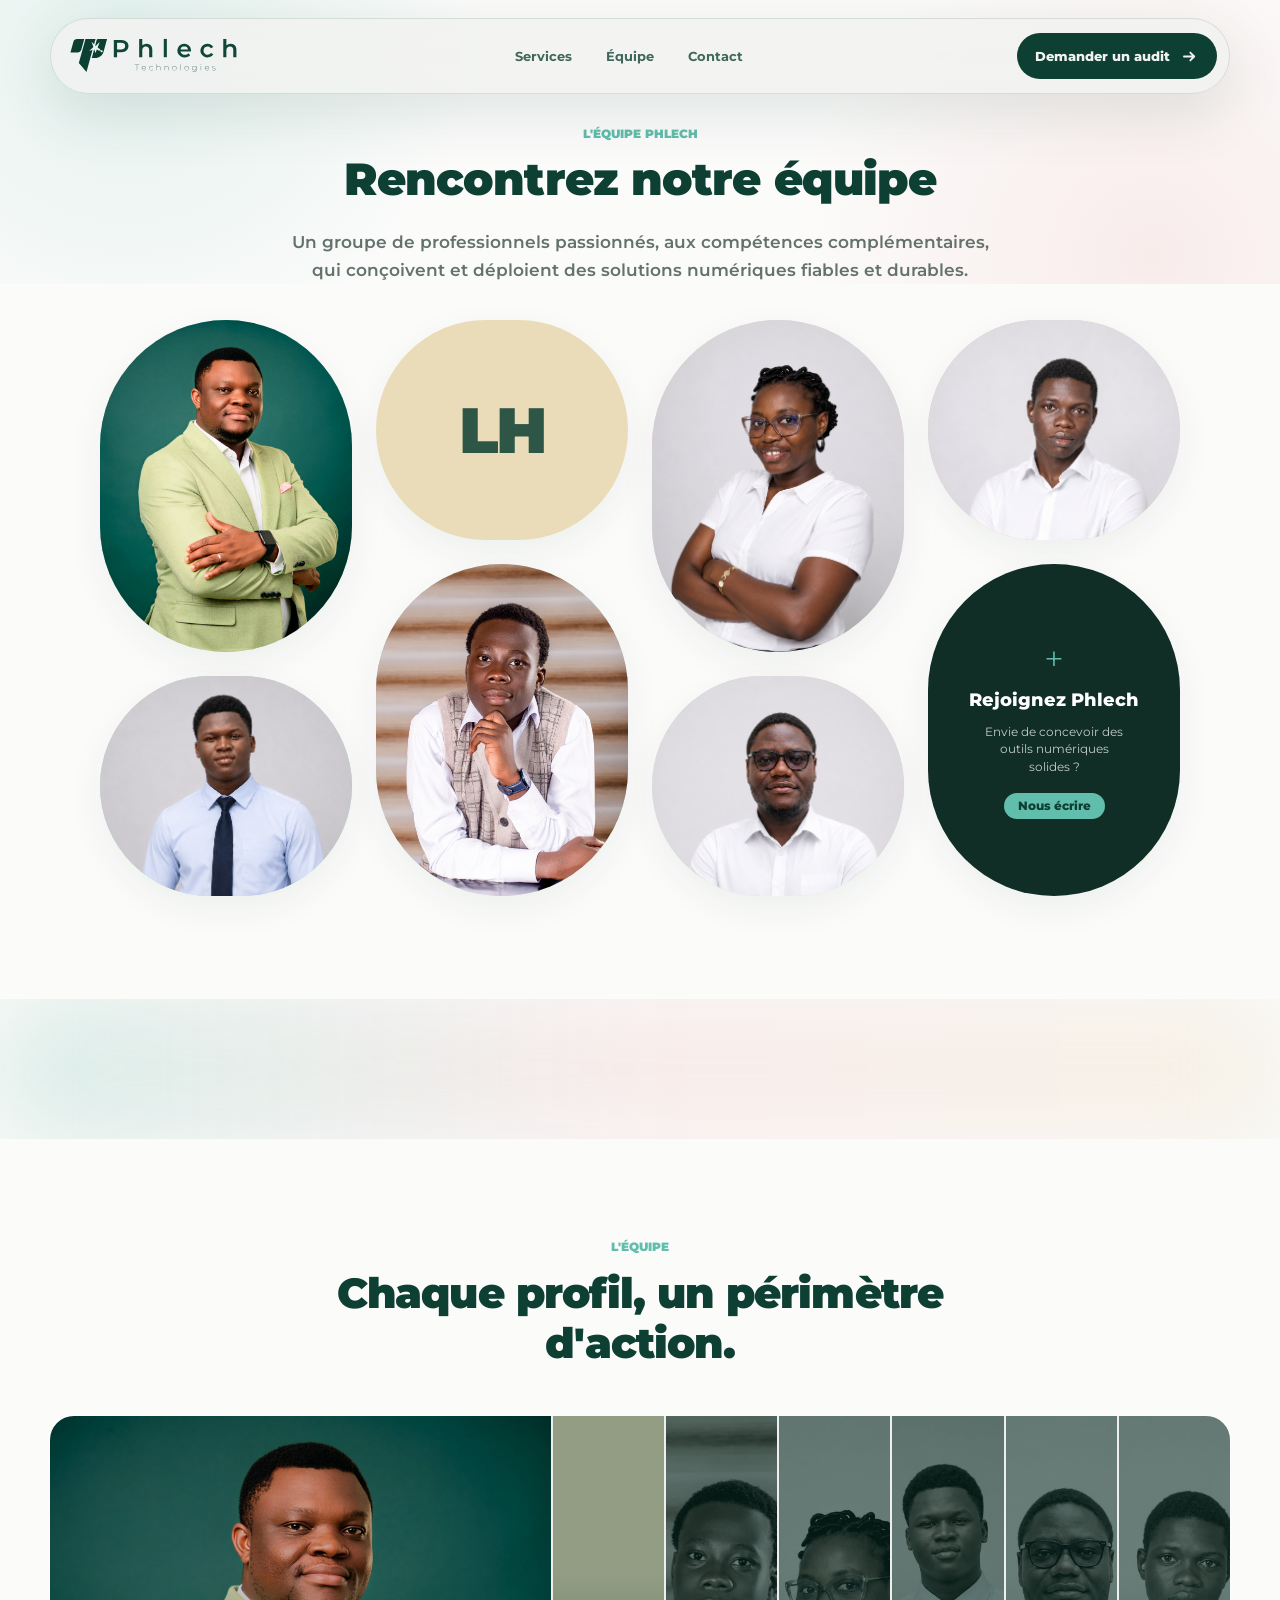
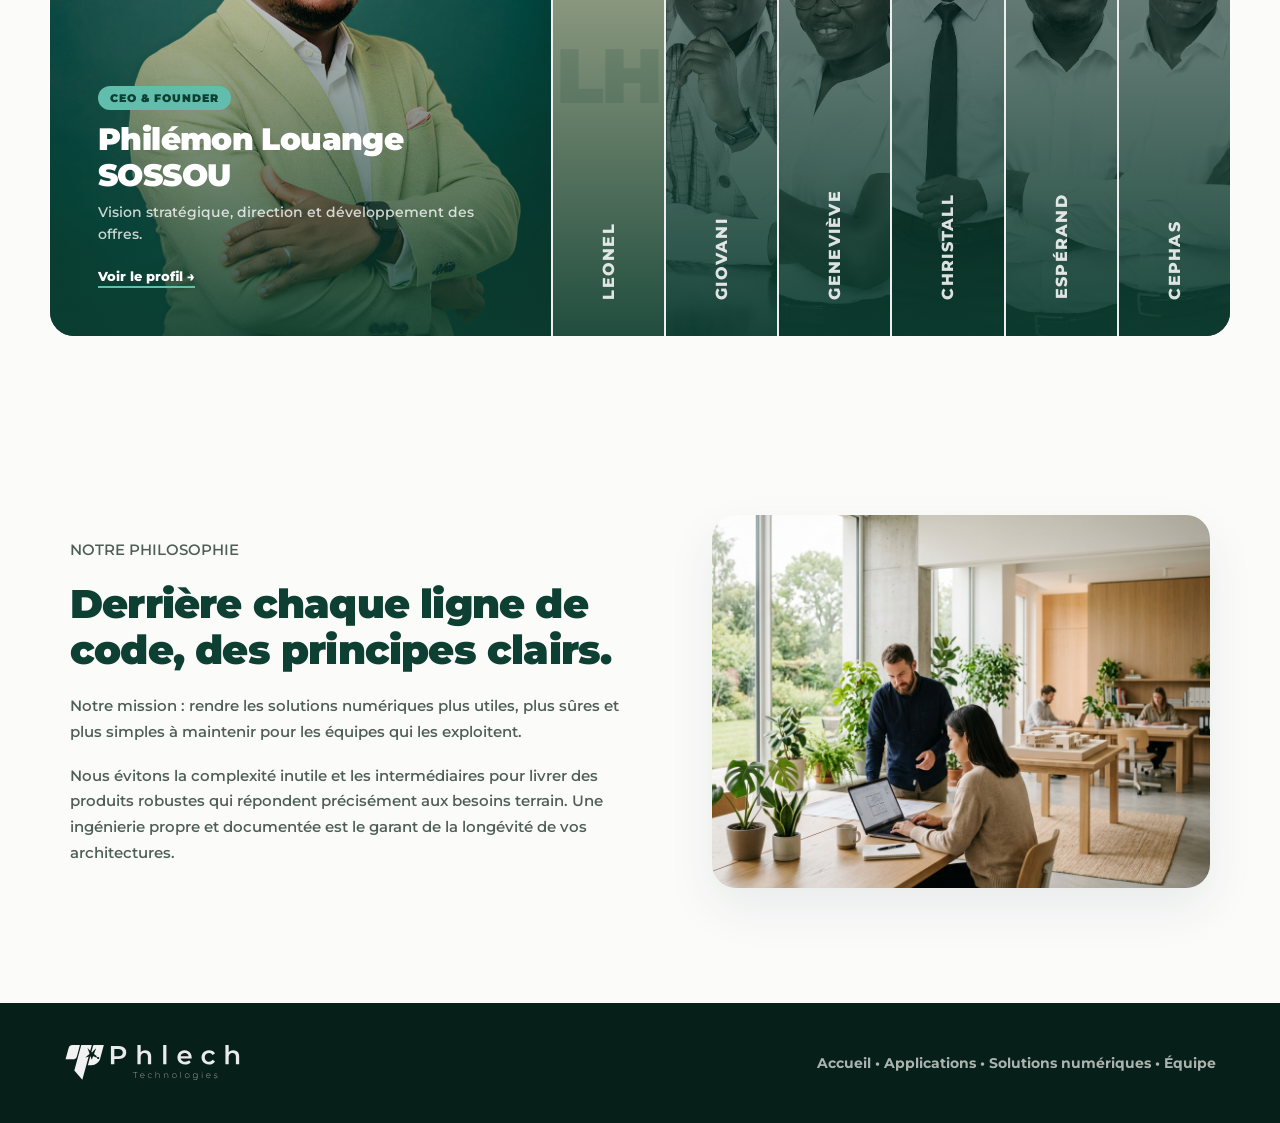
==== equipe.html @ e7ac0cd3 "Initial commit: Phlech website with Netlify config" ====
<!DOCTYPE html>
<html lang="fr">
  <head>
    <meta charset="UTF-8" />
    <meta name="viewport" content="width=device-width, initial-scale=1.0" />
    <meta
      name="description"
      content="Découvrez l'équipe Phlech, agence de développement de solutions numériques, cybersécurité, IA et infrastructure locale."
    />
    <title>Équipe Phlech | Agence de solutions numériques</title>
    <link rel="preconnect" href="https://fonts.googleapis.com" />
    <link rel="preconnect" href="https://fonts.gstatic.com" crossorigin />
    <link
      href="https://fonts.googleapis.com/css2?family=Montserrat:wght@400;500;600;700;800;900&display=swap"
      rel="stylesheet"
    />
    <link rel="stylesheet" href="styles.css" />
  </head>
  <body>
    <div class="site-shell">
      <header class="site-header" data-header>
        <a class="brand" href="index.html" aria-label="Phlech">
          <img src="assets/logo-horizontal-dark.svg" alt="Phlech" />
        </a>
        <nav class="main-nav" aria-label="Navigation principale">
          <a href="index.html#services">Services</a>
          <a href="equipe.html">Équipe</a>
          <a href="index.html#contact">Contact</a>
        </nav>
        <a class="header-cta" href="index.html#contact">
          <span>Demander un audit</span>
          <svg aria-hidden="true" viewBox="0 0 24 24">
            <path d="M5 12h13m-5-5 5 5-5 5" />
          </svg>
        </a>
      </header>

      <main>
        <section class="team-hero">
          <div class="team-hero-inner">
            <p class="eyebrow">L'équipe Phlech</p>
            <h1>Rencontrez notre équipe</h1>
            <p>
              Un groupe de professionnels passionnés, aux compétences complémentaires, qui conçoivent et déploient des solutions numériques fiables et durables.
            </p>
          </div>
        </section>

        <section class="team-collage-section">
          <div class="collage-container">
            <div class="collage-grid">
              <!-- Colonne 1 -->
              <div class="collage-column">
                <!-- Philémon (Tall) -->
                <a href="philemon-louange-sossou.html" class="collage-capsule bg-sage" id="capsule-philemon">
                  <img src="louange-sossou.jpeg" alt="Philémon Louange SOSSOU" />
                  <div class="collage-caption">
                    <h3>Philémon Louange S.</h3>
                    <p>CEO & Founder</p>
                  </div>
                </a>
                <!-- Christall (Short) -->
                <a href="christall-cossou.html" class="collage-capsule bg-mint" id="capsule-christall">
                  <img src="cossou.png" alt="Christall COSSOU" />
                  <div class="collage-caption">
                    <h3>Christall Cossou</h3>
                    <p>Product &amp; UX</p>
                  </div>
                </a>
              </div>

              <!-- Colonne 2 -->
              <div class="collage-column">
                <!-- Leonel (Short) -->
                <a href="leonel.html" class="collage-capsule bg-gold initials-capsule" id="capsule-leonel">
                  <div class="collage-initials">LH</div>
                  <div class="collage-caption">
                    <h3>Leonel Houegbonou</h3>
                    <p>CTO</p>
                  </div>
                </a>
                <!-- Giovani (Tall) -->
                <a href="giovani-gbodo.html" class="collage-capsule bg-blue">
                  <img src="giovani-gbodo.jpg" alt="Giovani GBODO" />
                  <div class="collage-caption">
                    <h3>Giovani Gbodo</h3>
                    <p>Product Engineer</p>
                  </div>
                </a>
              </div>

              <!-- Colonne 3 -->
              <div class="collage-column">
                <!-- Geneviève (Tall) -->
                <a href="genevieve-lidehou.html" class="collage-capsule bg-rose">
                  <img src="genevieve.png" alt="Geneviève LIDEHOU" />
                  <div class="collage-caption">
                    <h3>Geneviève Lidehou</h3>
                    <p>Cheffe projet & Fullstack</p>
                  </div>
                </a>
                <!-- Espérand (Short) -->
                <a href="esperand-ahonoukoun.html" class="collage-capsule bg-sand">
                  <img src="esperand.png" alt="Espérand AHONOUKOUN" />
                  <div class="collage-caption">
                    <h3>Espérand A.</h3>
                    <p>Développeur</p>
                  </div>
                </a>
              </div>

              <!-- Colonne 4 -->
              <div class="collage-column">
                <!-- Cephas (Short) -->
                <a href="cephas-hessou.html" class="collage-capsule bg-terracotta">
                  <img src="cephas.png" alt="Cephas HESSOU" />
                  <div class="collage-caption">
                    <h3>Cephas Hessou</h3>
                    <p>Développeur</p>
                  </div>
                </a>
                <!-- Rejoignez-nous (Tall) -->
                <a href="index.html#contact" class="collage-capsule join-capsule">
                  <div class="join-content">
                    <span class="join-icon">+</span>
                    <h3>Rejoignez Phlech</h3>
                    <p>Envie de concevoir des outils numériques solides ?</p>
                    <span class="join-btn">Nous écrire</span>
                  </div>
                </a>
              </div>
            </div>
          </div>
        </section>

        <div class="gradient-divider">
          <div class="divider-blur"></div>
        </div>

        <section class="team-accordion-section" id="equipe">
          <div class="accordion-header">
            <p class="eyebrow">L'équipe</p>
            <h2>Chaque profil, un périmètre d'action.</h2>
          </div>
          <div class="team-accordion" id="teamAccordion">

            <a class="accordion-item active" href="philemon-louange-sossou.html" data-index="0">
              <div class="accordion-bg">
                <img src="louange-sossou.jpeg" alt="Philémon Louange SOSSOU" />
              </div>
              <div class="accordion-strip">
                <span class="accordion-strip-label">Philémon</span>
              </div>
              <div class="accordion-info">
                <span class="accordion-role">CEO &amp; Founder</span>
                <h3>Philémon Louange SOSSOU</h3>
                <p>Vision stratégique, direction et développement des offres.</p>
                <span class="accordion-cta">Voir le profil →</span>
              </div>
            </a>

            <a class="accordion-item" href="leonel.html" data-index="1">
              <div class="accordion-bg accordion-bg-initials" style="background: var(--bg-gold);">
                <span class="accordion-initials">LH</span>
              </div>
              <div class="accordion-strip">
                <span class="accordion-strip-label">Leonel</span>
              </div>
              <div class="accordion-info">
                <span class="accordion-role">CTO</span>
                <h3>Leonel HOUEGBONOU</h3>
                <p>Architecture technique, stack et qualité du code livré.</p>
                <span class="accordion-cta">Voir le profil →</span>
              </div>
            </a>

            <a class="accordion-item" href="giovani-gbodo.html" data-index="2">
              <div class="accordion-bg">
                <img src="giovani-gbodo.jpg" alt="Giovani GBODO" />
              </div>
              <div class="accordion-strip">
                <span class="accordion-strip-label">Giovani</span>
              </div>
              <div class="accordion-info">
                <span class="accordion-role">Product Engineer</span>
                <h3>Giovani GBODO</h3>
                <p>Fullstack, conception de produits et IA appliquée.</p>
                <span class="accordion-cta">Voir le profil →</span>
              </div>
            </a>

            <a class="accordion-item" href="genevieve-lidehou.html" data-index="3">
              <div class="accordion-bg">
                <img src="genevieve.png" alt="Geneviève LIDEHOU" />
              </div>
              <div class="accordion-strip">
                <span class="accordion-strip-label">Geneviève</span>
              </div>
              <div class="accordion-info">
                <span class="accordion-role">Cheffe projet &amp; Fullstack</span>
                <h3>Geneviève LIDEHOU</h3>
                <p>Pilotage, coordination et développement applicatif.</p>
                <span class="accordion-cta">Voir le profil →</span>
              </div>
            </a>

            <a class="accordion-item" href="christall-cossou.html" data-index="4">
              <div class="accordion-bg">
                <img src="cossou.png" alt="Christall COSSOU" />
              </div>
              <div class="accordion-strip">
                <span class="accordion-strip-label">Christall</span>
              </div>
              <div class="accordion-info">
                <span class="accordion-role">Product &amp; UX</span>
                <h3>Christall COSSOU</h3>
                <p>Expérience utilisateur, parcours et clarté produit.</p>
                <span class="accordion-cta">Voir le profil →</span>
              </div>
            </a>

            <a class="accordion-item" href="esperand-ahonoukoun.html" data-index="5">
              <div class="accordion-bg">
                <img src="esperand.png" alt="Espérand AHONOUKOUN" />
              </div>
              <div class="accordion-strip">
                <span class="accordion-strip-label">Espérand</span>
              </div>
              <div class="accordion-info">
                <span class="accordion-role">Développeur</span>
                <h3>Espérand AHONOUKOUN</h3>
                <p>Développement, intégration et stabilité des livrables.</p>
                <span class="accordion-cta">Voir le profil →</span>
              </div>
            </a>

            <a class="accordion-item" href="cephas-hessou.html" data-index="6">
              <div class="accordion-bg">
                <img src="cephas.png" alt="Cephas HESSOU" />
              </div>
              <div class="accordion-strip">
                <span class="accordion-strip-label">Cephas</span>
              </div>
              <div class="accordion-info">
                <span class="accordion-role">Développeur</span>
                <h3>Cephas HESSOU</h3>
                <p>Développement, maintenance et suivi d'évolution.</p>
                <span class="accordion-cta">Voir le profil →</span>
              </div>
            </a>

          </div>
        </section>

        <section class="team-philosophy-section">
          <div class="philosophy-container">
            <div class="philosophy-split">
              <div class="philosophy-content">
                <p class="eyebrow">Notre philosophie</p>
                <h2>Derrière chaque ligne de code, des principes clairs.</h2>
                <p>
                  Notre mission : rendre les solutions numériques plus utiles, plus sûres et plus simples à maintenir pour les équipes qui les exploitent.
                </p>
                <p>
                  Nous évitons la complexité inutile et les intermédiaires pour livrer des produits robustes qui répondent précisément aux besoins terrain. Une ingénierie propre et documentée est le garant de la longévité de vos architectures.
                </p>
              </div>
              <div class="philosophy-image">
                <img src="assets/phlech-workspace.png" alt="Espace de travail de l'agence Phlech" />
              </div>
            </div>
          </div>
        </section>
      </main>

      <footer class="site-footer">
        <img src="assets/logo-horizontal-light.svg" alt="Phlech" />
        <span><a href="index.html">Accueil</a> • Applications • Solutions numériques • Équipe</span>
      </footer>
    </div>

    <script src="script.js"></script>
  </body>
</html>
---- styles.css ----
:root {
  --green-950: #0d3f32;
  --green-700: #198e75;
  --mint-500: #61bdac;
  --rose-200: #f2c9c9;
  --stone-050: #f1f2f0;
  --ink: #101512;
  --muted: #64726c;
  --line: rgba(13, 63, 50, 0.14);
  --shadow: 0 28px 90px rgba(13, 63, 50, 0.16);
  --radius: 8px;
  --header-h: 76px;
}

* {
  box-sizing: border-box;
}

html {
  scroll-behavior: smooth;
}

#services,
#applications,
#serveurs,
#formations,
#equipe,
#contact {
  scroll-margin-top: 112px;
}

body {
  margin: 0;
  font-family: "Montserrat", Arial, sans-serif;
  color: var(--green-950);
  background: var(--stone-050);
  letter-spacing: 0;
}

body::before {
  content: "";
  position: fixed;
  inset: 0;
  z-index: -1;
  pointer-events: none;
  background:
    linear-gradient(90deg, rgba(13, 63, 50, 0.055) 1px, transparent 1px),
    linear-gradient(0deg, rgba(13, 63, 50, 0.045) 1px, transparent 1px);
  background-size: 64px 64px;
  mask-image: linear-gradient(to bottom, #000, transparent 70%);
}

a {
  color: inherit;
  text-decoration: none;
}

img,
svg {
  display: block;
}

button,
input,
textarea,
select {
  font: inherit;
}

.site-shell {
  min-height: 100vh;
  overflow: clip;
}

.site-header {
  position: fixed;
  top: 18px;
  left: 50%;
  z-index: 20;
  display: grid;
  grid-template-columns: auto 1fr auto;
  align-items: center;
  width: min(1180px, calc(100% - 28px));
  min-height: var(--header-h);
  padding: 10px 12px 10px 18px;
  border: 1px solid rgba(13, 63, 50, 0.12);
  border-radius: 999px;
  background: rgba(241, 242, 240, 0.82);
  backdrop-filter: blur(18px);
  box-shadow: 0 18px 60px rgba(13, 63, 50, 0.12);
  transform: translateX(-50%);
  transition: transform 240ms ease, background 240ms ease;
}

.site-header.is-compact {
  background: rgba(241, 242, 240, 0.94);
  transform: translateX(-50%) translateY(-5px);
}

.brand {
  display: flex;
  align-items: center;
  width: 172px;
  height: 48px;
  overflow: hidden;
}

.brand img {
  width: 100%;
  height: auto;
}

.main-nav {
  display: flex;
  justify-content: center;
  gap: clamp(16px, 3vw, 34px);
  color: rgba(13, 63, 50, 0.78);
  font-size: 0.84rem;
  font-weight: 700;
}

.main-nav a {
  position: relative;
  padding: 10px 0;
}

.main-nav a::after {
  content: "";
  position: absolute;
  right: 0;
  bottom: 4px;
  left: 0;
  height: 2px;
  background: var(--green-700);
  transform: scaleX(0);
  transform-origin: right;
  transition: transform 200ms ease;
}

.main-nav a:hover::after {
  transform: scaleX(1);
  transform-origin: left;
}

.header-cta,
.button {
  display: inline-flex;
  align-items: center;
  justify-content: center;
  gap: 10px;
  min-height: 46px;
  border-radius: 999px;
  font-size: 0.84rem;
  font-weight: 800;
  white-space: nowrap;
}

.header-cta {
  justify-self: end;
  padding: 0 18px;
  color: var(--stone-050);
  background: var(--green-950);
}

.header-cta svg,
.button svg,
.service-row a svg {
  width: 19px;
  height: 19px;
  fill: none;
  stroke: currentColor;
  stroke-width: 2.3;
  stroke-linecap: round;
  stroke-linejoin: round;
}

.section-band {
  position: relative;
  padding-inline: clamp(18px, 5vw, 72px);
}

/* ============================================================
   HERO PAGE D'ACCUEIL — Design editorial sombre + offres
   ============================================================ */
.hero {
  position: relative;
  overflow: hidden;
  min-height: 100vh;
  display: flex;
  flex-direction: column;
  justify-content: center;
  padding-top: 130px;
  padding-bottom: 0;
  background: var(--green-950);
  color: #fff;
}

/* Fond dégradé animé en mesh */
.hero::before {
  content: '';
  position: absolute;
  inset: 0;
  z-index: 0;
  background:
    radial-gradient(ellipse 70% 60% at 15% 20%, rgba(97, 189, 172, 0.22) 0%, transparent 60%),
    radial-gradient(ellipse 60% 50% at 85% 80%, rgba(242, 201, 201, 0.14) 0%, transparent 60%),
    radial-gradient(ellipse 50% 40% at 60% 10%, rgba(97, 189, 172, 0.1) 0%, transparent 55%);
  animation: heroMeshDrift 14s ease-in-out infinite alternate;
  pointer-events: none;
}

/* Grille subtile */
.hero::after {
  content: '';
  position: absolute;
  inset: 0;
  z-index: 0;
  background-image:
    linear-gradient(rgba(255,255,255,0.028) 1px, transparent 1px),
    linear-gradient(90deg, rgba(255,255,255,0.028) 1px, transparent 1px);
  background-size: 60px 60px;
  pointer-events: none;
}

@keyframes heroMeshDrift {
  0%   { opacity: 1; background-position: 0% 0%; }
  50%  { opacity: 0.75; }
  100% { opacity: 1; background-position: 5% 3%; }
}

/* Conteneur intérieur */
.hero-inner {
  position: relative;
  z-index: 1;
  width: min(1180px, calc(100% - 40px));
  margin: 0 auto;
  padding-bottom: clamp(60px, 8vw, 100px);
}

/* Bloc titre */
.hero-head {
  max-width: 820px;
  margin-bottom: clamp(52px, 7vw, 90px);
}

.hero-badge {
  display: inline-flex;
  align-items: center;
  gap: 8px;
  padding: 6px 14px;
  border: 1px solid rgba(97, 189, 172, 0.35);
  border-radius: 99px;
  color: var(--mint-500);
  font-size: 0.73rem;
  font-weight: 800;
  letter-spacing: 0.06em;
  text-transform: uppercase;
  margin-bottom: 28px;
}

.hero-badge::before {
  content: '';
  width: 6px;
  height: 6px;
  border-radius: 50%;
  background: var(--mint-500);
  box-shadow: 0 0 8px var(--mint-500);
  animation: heroBadgePulse 2.4s infinite;
}

@keyframes heroBadgePulse {
  0%, 100% { opacity: 1; transform: scale(1); }
  50%       { opacity: 0.4; transform: scale(0.8); }
}

.hero-head h1 {
  margin: 0 0 24px;
  font-size: clamp(2.4rem, 4.8vw, 4.2rem);
  line-height: 1.05;
  font-weight: 900;
  letter-spacing: -0.03em;
  color: #fff;
}

.hero-head h1 em {
  font-style: normal;
  color: var(--mint-500);
}

.hero-head p {
  max-width: 620px;
  margin: 0 0 36px;
  color: rgba(255, 255, 255, 0.62);
  font-size: clamp(0.98rem, 1.3vw, 1.12rem);
  line-height: 1.72;
  font-weight: 450;
}

/* CTA buttons */
.hero-ctas {
  display: flex;
  flex-wrap: wrap;
  gap: 14px;
}

.hero-ctas .btn-dark-primary {
  display: inline-flex;
  align-items: center;
  gap: 10px;
  padding: 0 28px;
  min-height: 50px;
  background: var(--mint-500);
  color: var(--green-950);
  border-radius: 999px;
  font-size: 0.9rem;
  font-weight: 800;
  text-decoration: none;
  transition: background 0.25s ease, transform 0.3s cubic-bezier(0.16,1,0.3,1);
}

.hero-ctas .btn-dark-primary:hover {
  background: #7de8cf;
  transform: translateY(-2px);
}

.hero-ctas .btn-dark-ghost {
  display: inline-flex;
  align-items: center;
  gap: 8px;
  padding: 0 24px;
  min-height: 50px;
  border: 1px solid rgba(255,255,255,0.18);
  border-radius: 999px;
  color: rgba(255,255,255,0.78);
  font-size: 0.88rem;
  font-weight: 700;
  text-decoration: none;
  transition: border-color 0.25s ease, color 0.25s ease, transform 0.3s cubic-bezier(0.16,1,0.3,1);
}

.hero-ctas .btn-dark-ghost:hover {
  border-color: rgba(255,255,255,0.45);
  color: #fff;
  transform: translateY(-2px);
}

/* ── Grille de 4 offres de services ── */
.hero-offers {
  display: grid;
  grid-template-columns: repeat(4, 1fr);
  border-top: 1px solid rgba(255, 255, 255, 0.08);
  position: relative;
  z-index: 1;
}

.hero-offer {
  position: relative;
  display: flex;
  flex-direction: column;
  justify-content: space-between;
  padding: clamp(24px, 3.5vw, 40px) clamp(20px, 2.5vw, 32px);
  border-right: 1px solid rgba(255, 255, 255, 0.08);
  text-decoration: none;
  color: #fff;
  transition: background 0.4s cubic-bezier(0.16,1,0.3,1);
  overflow: hidden;
}

.hero-offer:last-child {
  border-right: none;
}

.hero-offer::before {
  content: '';
  position: absolute;
  inset: 0;
  background: radial-gradient(circle at 30% 80%, rgba(97, 189, 172, 0.12) 0%, transparent 65%);
  opacity: 0;
  transition: opacity 0.5s cubic-bezier(0.16,1,0.3,1);
}

.hero-offer:hover::before {
  opacity: 1;
}

.hero-offer:hover {
  background: rgba(255, 255, 255, 0.03);
}

.offer-num {
  display: block;
  font-size: 0.7rem;
  font-weight: 900;
  letter-spacing: 0.08em;
  color: rgba(255, 255, 255, 0.3);
  margin-bottom: 20px;
}

.offer-icon {
  width: 42px;
  height: 42px;
  display: flex;
  align-items: center;
  justify-content: center;
  border-radius: 12px;
  background: rgba(97, 189, 172, 0.12);
  border: 1px solid rgba(97, 189, 172, 0.2);
  margin-bottom: 18px;
  transition: background 0.3s ease, border-color 0.3s ease;
}

.hero-offer:hover .offer-icon {
  background: rgba(97, 189, 172, 0.22);
  border-color: rgba(97, 189, 172, 0.4);
}

.offer-icon svg {
  width: 20px;
  height: 20px;
  color: var(--mint-500);
  stroke: currentColor;
  fill: none;
  stroke-width: 2;
}

.offer-title {
  display: block;
  font-size: clamp(0.95rem, 1.2vw, 1.1rem);
  font-weight: 800;
  color: #fff;
  margin-bottom: 8px;
  line-height: 1.2;
}

.offer-desc {
  display: block;
  font-size: 0.83rem;
  color: rgba(255, 255, 255, 0.5);
  line-height: 1.55;
  font-weight: 450;
  margin-bottom: 24px;
}

.offer-arrow {
  display: inline-flex;
  align-items: center;
  gap: 6px;
  font-size: 0.78rem;
  font-weight: 800;
  color: rgba(255,255,255,0.3);
  transition: color 0.3s ease, gap 0.3s ease;
}

.hero-offer:hover .offer-arrow {
  color: var(--mint-500);
  gap: 10px;
}

.offer-arrow svg {
  width: 14px;
  height: 14px;
  stroke: currentColor;
  fill: none;
  stroke-width: 2.5;
}

/* Responsive hero */
@media (max-width: 900px) {
  .hero-offers {
    grid-template-columns: repeat(2, 1fr);
  }
  .hero-offer:nth-child(2) { border-right: none; }
  .hero-offer:nth-child(3) { border-top: 1px solid rgba(255,255,255,0.08); }
  .hero-offer:nth-child(4) { border-top: 1px solid rgba(255,255,255,0.08); border-right: none; }
}

@media (max-width: 580px) {
  .hero-head h1 { font-size: clamp(1.9rem, 8vw, 2.6rem); }
  .hero-offers  { grid-template-columns: 1fr; }
  .hero-offer   { border-right: none; border-top: 1px solid rgba(255,255,255,0.08); }
  .hero-offer:first-child { border-top: none; }
}

.hero-copy {
  max-width: 820px;
}

.eyebrow {
  margin: 0 0 14px;
  color: var(--mint-500);
  font-size: 0.78rem;
  font-weight: 900;
  letter-spacing: 0;
  text-transform: uppercase;
}

.hero h1 {
  margin: 0;
  max-width: 780px;
  font-size: clamp(1.95rem, 3.15vw, 3rem);
  line-height: 1.08;
  font-weight: 800;
  letter-spacing: 0;
}

.hero-lede {
  max-width: 690px;
  margin: 24px 0 0;
  color: #4d5d57;
  font-size: clamp(0.98rem, 1.45vw, 1.2rem);
  line-height: 1.68;
  font-weight: 500;
}

.hero-actions {
  display: flex;
  flex-wrap: wrap;
  gap: 12px;
  margin-top: 32px;
}

.button {
  min-width: 178px;
  padding: 0 22px;
  border: 1px solid transparent;
}

.button-primary {
  color: var(--green-950);
  background: var(--mint-500);
}

.button-secondary {
  color: var(--green-950);
  border-color: rgba(13, 63, 50, 0.16);
  background: rgba(255, 255, 255, 0.46);
}

.hero-pills {
  display: flex;
  flex-wrap: wrap;
  gap: 9px;
  margin-top: 34px;
}

.hero-pills span,
.service-tags span {
  border: 1px solid rgba(13, 63, 50, 0.15);
  border-radius: 999px;
  padding: 8px 12px;
  color: var(--green-950);
  font-size: 0.77rem;
  font-weight: 700;
}

.hero-visual {
  position: relative;
  min-height: 470px;
  perspective: 1200px;
}

.glass-panel,
.studio-card,
.floating-ticket,
.hardware-stack,
.team-chip {
  will-change: transform;
  transform: translate3d(calc(var(--mx, 0) * var(--depth, 0)), calc(var(--my, 0) * var(--depth, 0)), 0);
}

.studio-card {
  --depth: 0.62;
  position: absolute;
  top: 34px;
  right: 4%;
  width: min(440px, 88%);
  min-height: 380px;
  padding: 22px;
  border: 1px solid rgba(241, 242, 240, 0.18);
  border-radius: var(--radius);
  background:
    linear-gradient(145deg, rgba(241, 242, 240, 0.2), rgba(97, 189, 172, 0.08)),
    rgba(9, 45, 37, 0.72);
  box-shadow: 0 28px 82px rgba(0, 0, 0, 0.28);
  backdrop-filter: blur(18px);
}

.studio-toolbar {
  display: flex;
  align-items: center;
  gap: 8px;
  color: rgba(241, 242, 240, 0.75);
  font-size: 0.78rem;
  font-weight: 800;
}

.studio-toolbar span {
  width: 9px;
  height: 9px;
  border-radius: 50%;
  background: var(--mint-500);
}

.studio-toolbar span:nth-child(2) {
  background: var(--rose-200);
}

.studio-toolbar span:nth-child(3) {
  background: rgba(241, 242, 240, 0.55);
}

.studio-toolbar strong {
  margin-left: auto;
  color: var(--stone-050);
}

.studio-window {
  display: grid;
  grid-template-columns: 74px 1fr;
  gap: 16px;
  min-height: 280px;
  margin-top: 20px;
  padding: 16px;
  border: 1px solid rgba(241, 242, 240, 0.14);
  border-radius: var(--radius);
  background: rgba(241, 242, 240, 0.08);
}

.window-sidebar {
  display: grid;
  gap: 10px;
  align-content: start;
}

.window-sidebar i {
  height: 38px;
  border-radius: 7px;
  background: rgba(97, 189, 172, 0.18);
}

.window-sidebar i:nth-child(2) {
  background: rgba(242, 201, 201, 0.24);
}

.window-content {
  display: grid;
  align-content: start;
  gap: 14px;
}

.window-line {
  display: block;
  width: 68%;
  height: 12px;
  border-radius: 999px;
  background: rgba(241, 242, 240, 0.22);
}

.window-line.wide {
  width: 92%;
  height: 18px;
  background: rgba(97, 189, 172, 0.5);
}

.window-grid {
  display: grid;
  grid-template-columns: repeat(2, 1fr);
  gap: 12px;
  margin-top: 16px;
}

.window-grid b {
  min-height: 72px;
  border-radius: 7px;
  background: linear-gradient(145deg, rgba(97, 189, 172, 0.3), rgba(241, 242, 240, 0.08));
}

.team-chip {
  --depth: 0.45;
  position: absolute;
  bottom: 24px;
  left: 8%;
  display: flex;
  gap: 8px;
  padding: 12px;
  border: 1px solid rgba(241, 242, 240, 0.16);
  border-radius: 999px;
  background: rgba(5, 20, 17, 0.48);
  box-shadow: 0 22px 54px rgba(0, 0, 0, 0.24);
}

.team-chip span {
  display: grid;
  place-items: center;
  min-width: 54px;
  height: 34px;
  border-radius: 999px;
  color: var(--green-950);
  background: var(--stone-050);
  font-size: 0.72rem;
  font-weight: 900;
}

.glass-panel {
  --depth: 0.65;
  position: absolute;
  top: 40px;
  right: 5%;
  width: min(430px, 84%);
  min-height: 430px;
  padding: 26px;
  border: 1px solid rgba(241, 242, 240, 0.16);
  border-radius: var(--radius);
  background: linear-gradient(145deg, rgba(241, 242, 240, 0.16), rgba(97, 189, 172, 0.08));
  box-shadow: 0 34px 110px rgba(0, 0, 0, 0.38);
  backdrop-filter: blur(18px);
  transform-style: preserve-3d;
}

.panel-main::before {
  content: "";
  position: absolute;
  inset: 70px 26px 86px;
  border: 1px solid rgba(241, 242, 240, 0.12);
  background:
    linear-gradient(90deg, transparent 24%, rgba(97, 189, 172, 0.22) 24% 26%, transparent 26% 49%, rgba(242, 201, 201, 0.26) 49% 51%, transparent 51% 74%, rgba(97, 189, 172, 0.22) 74% 76%, transparent 76%),
    linear-gradient(0deg, rgba(241, 242, 240, 0.09) 1px, transparent 1px);
  background-size: 100% 100%, 100% 28px;
}

.panel-topline,
.panel-footer {
  position: relative;
  z-index: 1;
  display: flex;
  align-items: center;
}

.panel-topline {
  justify-content: space-between;
  gap: 14px;
  color: rgba(241, 242, 240, 0.78);
  font-size: 0.82rem;
  font-weight: 800;
}

.panel-topline img {
  width: 38px;
  height: 38px;
  padding: 7px;
  border-radius: 50%;
  background: var(--stone-050);
}

.panel-topline strong {
  color: var(--rose-200);
  font-size: 1.85rem;
}

.signal-grid {
  position: absolute;
  right: 32px;
  bottom: 120px;
  left: 32px;
  z-index: 1;
  display: grid;
  grid-template-columns: repeat(8, 1fr);
  align-items: end;
  gap: 11px;
  height: 205px;
}

.signal-grid span {
  height: var(--h);
  border-radius: 999px 999px 4px 4px;
  background: linear-gradient(to top, var(--green-700), var(--mint-500));
  animation: equalize 3s ease-in-out infinite;
  animation-delay: calc(var(--h) * -0.02s);
}

.panel-footer {
  position: absolute;
  right: 26px;
  bottom: 24px;
  left: 26px;
  flex-wrap: wrap;
  gap: 8px;
}

.panel-footer span {
  padding: 8px 10px;
  border: 1px solid rgba(241, 242, 240, 0.14);
  border-radius: 999px;
  color: rgba(241, 242, 240, 0.78);
  background: rgba(13, 63, 50, 0.32);
  font-size: 0.7rem;
  font-weight: 800;
}

.floating-ticket {
  position: absolute;
  z-index: 3;
  display: grid;
  gap: 6px;
  width: 184px;
  padding: 17px;
  border-radius: var(--radius);
  color: var(--green-950);
  box-shadow: 0 24px 70px rgba(0, 0, 0, 0.22);
}

.floating-ticket span {
  font-size: 0.72rem;
  font-weight: 900;
  opacity: 0.66;
}

.floating-ticket strong {
  font-size: 0.94rem;
  line-height: 1.25;
}

.ticket-one {
  --depth: 1.1;
  top: 0;
  left: 4%;
  background: var(--rose-200);
}

.ticket-two {
  --depth: 0.9;
  right: 0;
  bottom: 54px;
  background: var(--mint-500);
}

.hardware-stack {
  --depth: 0.45;
  position: absolute;
  bottom: 22px;
  left: 9%;
  display: grid;
  gap: 9px;
  width: 250px;
  padding: 18px;
  border: 1px solid rgba(241, 242, 240, 0.14);
  border-radius: var(--radius);
  background: rgba(5, 20, 17, 0.58);
  box-shadow: 0 34px 80px rgba(0, 0, 0, 0.34);
}

.hardware-stack span,
.rack-unit {
  position: relative;
  height: 34px;
  border: 1px solid rgba(97, 189, 172, 0.24);
  border-radius: 6px;
  background: linear-gradient(90deg, rgba(97, 189, 172, 0.2), rgba(241, 242, 240, 0.06));
}

.hardware-stack span::before,
.rack-unit::before {
  content: "";
  position: absolute;
  top: 50%;
  left: 12px;
  width: 8px;
  height: 8px;
  border-radius: 50%;
  background: var(--mint-500);
  box-shadow: 18px 0 0 var(--rose-200), 36px 0 0 rgba(241, 242, 240, 0.55);
  transform: translateY(-50%);
  animation: blink 1.8s infinite alternate;
}

.marquee-strip {
  overflow: hidden;
  color: var(--green-950);
  background: var(--mint-500);
  border-block: 1px solid rgba(13, 63, 50, 0.16);
}

.marquee-track {
  display: flex;
  width: max-content;
  gap: 20px;
  align-items: center;
  min-height: 50px;
  font-size: clamp(0.82rem, 1.3vw, 1rem);
  font-weight: 800;
  animation: marquee 28s linear infinite;
}

.marquee-icon {
  width: 22px;
  height: 22px;
  padding: 4px;
  border: 1px solid rgba(13, 63, 50, 0.18);
  border-radius: 50%;
  background: rgba(241, 242, 240, 0.42);
  fill: none;
  stroke: var(--green-950);
  stroke-width: 2;
  stroke-linecap: round;
  stroke-linejoin: round;
}

.section-heading {
  width: min(1180px, 100%);
  margin: 0 auto;
}

.section-heading.centered {
  max-width: 760px;
  text-align: center;
}

.section-heading.split {
  display: grid;
  grid-template-columns: minmax(0, 0.95fr) minmax(280px, 0.55fr);
  gap: clamp(28px, 5vw, 74px);
  align-items: end;
}

.section-heading h2,
.server-copy h2,
.contact-panel h2 {
  margin: 0;
  color: var(--green-950);
  font-size: clamp(1.45rem, 2.35vw, 2.22rem);
  line-height: 1.12;
  font-weight: 800;
}

.section-heading p:not(.eyebrow),
.server-copy p,
.contact-panel p,
.service-row p,
.process-grid p {
  color: var(--muted);
  font-size: 0.94rem;
  line-height: 1.75;
  font-weight: 500;
}

.parallax-showcase {
  padding-top: clamp(72px, 11vw, 132px);
  padding-bottom: clamp(70px, 10vw, 126px);
  background: var(--stone-050);
}

.applications {
  padding-top: clamp(72px, 9vw, 118px);
  padding-bottom: clamp(72px, 9vw, 118px);
  background:
    radial-gradient(circle at 16% 18%, rgba(97, 189, 172, 0.17), transparent 26%),
    #fbfbfa;
}

.apps-showcase {
  display: grid;
  grid-template-columns: repeat(2, minmax(0, 1fr));
  grid-auto-rows: 1fr;
  align-items: stretch;
  gap: 18px;
  width: min(1180px, 100%);
  margin: clamp(34px, 5vw, 58px) auto 0;
}

.app-card {
  display: grid;
  grid-template-rows: auto 1fr;
  gap: 18px;
  min-height: 438px;
  padding: 20px;
  border: 1px solid rgba(13, 63, 50, 0.1);
  border-radius: var(--radius);
  background: var(--stone-050);
  box-shadow: 0 14px 42px rgba(13, 63, 50, 0.07);
}

.featured-app {
  grid-row: auto;
}

.app-screen {
  position: relative;
  aspect-ratio: 16 / 9;
  overflow: hidden;
  border: 1px solid rgba(13, 63, 50, 0.12);
  border-radius: var(--radius);
  background: var(--green-950);
}

.compact-screen {
  aspect-ratio: 16 / 9;
}

.app-screen img {
  display: block;
  width: 100%;
  height: 100%;
  object-fit: cover;
  filter: saturate(0.92) contrast(1.02);
  transition: transform 420ms ease;
}

.app-screen::after {
  content: "";
  position: absolute;
  inset: 0;
  pointer-events: none;
  background:
    linear-gradient(180deg, transparent 42%, rgba(13, 63, 50, 0.5)),
    linear-gradient(120deg, rgba(97, 189, 172, 0.18), transparent 46%);
  mix-blend-mode: multiply;
}

.app-card:hover .app-screen img {
  transform: scale(1.04);
}

.app-content {
  display: flex;
  min-height: 0;
  flex-direction: column;
  align-items: flex-start;
}

.app-type {
  justify-self: start;
  padding: 7px 10px;
  border-radius: 999px;
  color: var(--green-950);
  background: rgba(97, 189, 172, 0.18);
  font-size: 0.68rem;
  font-weight: 900;
}

.app-content h3 {
  margin: 16px 0 0;
  color: var(--green-950);
  font-size: clamp(1.05rem, 2vw, 1.6rem);
  line-height: 1.15;
  font-weight: 800;
}

.app-content p {
  margin: 12px 0 0;
  color: var(--muted);
  font-size: 0.9rem;
  line-height: 1.65;
  font-weight: 500;
}

.app-tags {
  display: flex;
  flex-wrap: wrap;
  gap: 8px;
  margin-top: auto;
  padding-top: 18px;
}

.app-tags span {
  padding: 7px 10px;
  border: 1px solid rgba(13, 63, 50, 0.12);
  border-radius: 999px;
  color: var(--green-950);
  background: rgba(255, 255, 255, 0.5);
  font-size: 0.72rem;
  font-weight: 800;
}

.parallax-rail {
  --rail-progress: 0;
  position: relative;
  display: flex;
  justify-content: center;
  align-items: center;
  gap: 16px;
  width: min(1220px, 100%);
  min-height: 360px;
  margin: clamp(46px, 7vw, 76px) auto 0;
  perspective: 1200px;
}

.parallax-rail::-webkit-scrollbar {
  display: none;
}

.orbit-card {
  position: relative;
  flex: 0 0 clamp(176px, 19vw, 232px);
  height: clamp(244px, 34vw, 318px);
  padding: 18px;
  overflow: hidden;
  border: 1px solid rgba(13, 63, 50, 0.12);
  border-radius: var(--radius);
  background: var(--stone-050);
  box-shadow: var(--shadow);
  transform: translateY(var(--float-y, 0)) rotateY(var(--tilt-y, 0deg)) rotateZ(var(--tilt-z, 0deg));
  transition: transform 250ms ease;
}

.orbit-card::before {
  content: "";
  position: absolute;
  inset: 0;
  background:
    linear-gradient(135deg, rgba(255, 255, 255, 0.22), transparent 42%),
    repeating-linear-gradient(0deg, rgba(13, 63, 50, 0.07) 0 1px, transparent 1px 13px);
  opacity: 0.85;
}

.orbit-card span,
.orbit-card strong,
.orbit-card > div {
  position: relative;
  z-index: 1;
}

.orbit-card span {
  display: inline-flex;
  border-radius: 999px;
  padding: 7px 10px;
  color: var(--green-950);
  background: rgba(241, 242, 240, 0.74);
  font-size: 0.72rem;
  font-weight: 900;
}

.orbit-card strong {
  display: block;
  max-width: 168px;
  margin-top: 96px;
  color: var(--green-950);
  font-size: 1.12rem;
  line-height: 1.14;
  font-weight: 900;
}

.orbit-card-a {
  background: var(--rose-200);
}

.orbit-card-b {
  background: #d6eee8;
}

.orbit-card-c {
  color: var(--stone-050);
  background: var(--green-950);
  transform: translateY(var(--float-y, 0)) translateZ(54px);
}

.orbit-card-c strong,
.orbit-card-c span {
  color: var(--stone-050);
}

.orbit-card-d {
  background: var(--mint-500);
}

.orbit-card-e {
  background: var(--green-700);
}

.mini-terminal,
.node-map,
.rack-face,
.pulse-lines,
.course-badges {
  position: absolute;
  inset: 70px 18px auto;
  height: 86px;
}

.mini-terminal {
  display: grid;
  gap: 8px;
}

.mini-terminal em,
.pulse-lines i {
  height: 8px;
  border-radius: 999px;
  background: rgba(13, 63, 50, 0.62);
}

.mini-terminal em:nth-child(2) {
  width: 72%;
}

.mini-terminal em:nth-child(3) {
  width: 84%;
}

.mini-terminal em:nth-child(4) {
  width: 54%;
}

.node-map i {
  position: absolute;
  width: 18px;
  height: 18px;
  border-radius: 50%;
  background: var(--green-700);
  box-shadow: 0 0 0 8px rgba(25, 142, 117, 0.13);
}

.node-map i:nth-child(1) { top: 6px; left: 14px; }
.node-map i:nth-child(2) { top: 38px; left: 76px; background: var(--rose-200); }
.node-map i:nth-child(3) { top: 8px; right: 24px; }
.node-map i:nth-child(4) { bottom: 8px; left: 36px; background: var(--mint-500); }
.node-map i:nth-child(5) { right: 48px; bottom: 4px; }

.rack-face {
  display: grid;
  gap: 8px;
}

.rack-face i {
  border: 1px solid rgba(241, 242, 240, 0.16);
  border-radius: 6px;
  background: linear-gradient(90deg, rgba(97, 189, 172, 0.28), rgba(241, 242, 240, 0.08));
}

.pulse-lines {
  display: grid;
  align-content: center;
  gap: 12px;
}

.pulse-lines i {
  background: rgba(13, 63, 50, 0.66);
}

.pulse-lines i:nth-child(2) {
  width: 76%;
}

.pulse-lines i:nth-child(3) {
  width: 58%;
}

.course-badges {
  display: flex;
  gap: 8px;
  align-items: center;
}

.course-badges i {
  display: grid;
  place-items: center;
  width: 46px;
  height: 46px;
  border-radius: 50%;
  color: var(--green-950);
  background: var(--stone-050);
  font-style: normal;
  font-size: 0.72rem;
  font-weight: 900;
}

.services {
  padding-top: clamp(74px, 10vw, 128px);
  padding-bottom: clamp(74px, 10vw, 128px);
  background: #fbfbfa;
}

.service-list {
  display: grid;
  gap: 14px;
  width: min(1180px, 100%);
  margin: clamp(38px, 6vw, 68px) auto 0;
}

.service-row {
  display: grid;
  grid-template-columns: 72px minmax(0, 1fr) 54px;
  gap: clamp(18px, 3vw, 42px);
  align-items: start;
  padding: clamp(20px, 3.4vw, 38px);
  border: 1px solid rgba(13, 63, 50, 0.08);
  border-radius: var(--radius);
  background: var(--stone-050);
  box-shadow: 0 12px 35px rgba(13, 63, 50, 0.06);
  transition: transform 220ms ease, border-color 220ms ease, box-shadow 220ms ease;
}

.service-row:hover {
  border-color: rgba(25, 142, 117, 0.28);
  box-shadow: 0 22px 55px rgba(13, 63, 50, 0.11);
  transform: translateY(-3px);
}

.service-number {
  color: rgba(13, 63, 50, 0.44);
  font-weight: 900;
}

.service-row h3 {
  margin: 0;
  color: var(--green-950);
  font-size: clamp(1.15rem, 2vw, 1.72rem);
  line-height: 1.12;
  font-weight: 800;
}

.service-row p {
  max-width: 760px;
  margin: 14px 0 0;
}

.service-tags {
  display: flex;
  flex-wrap: wrap;
  gap: 8px;
  margin-top: 18px;
}

.service-tags span {
  color: var(--green-950);
  border-color: rgba(13, 63, 50, 0.12);
  background: rgba(97, 189, 172, 0.16);
}

.service-row a {
  display: grid;
  place-items: center;
  width: 52px;
  height: 52px;
  border-radius: 50%;
  color: var(--stone-050);
  background: var(--green-950);
}

.server-focus {
  padding-top: clamp(78px, 10vw, 134px);
  padding-bottom: clamp(78px, 10vw, 134px);
  color: var(--green-950);
  background:
    radial-gradient(circle at 12% 18%, rgba(97, 189, 172, 0.18), transparent 28%),
    radial-gradient(circle at 86% 80%, rgba(242, 201, 201, 0.42), transparent 30%),
    #fbfbfa;
}

.server-shell {
  display: grid;
  grid-template-columns: minmax(0, 1.05fr) minmax(360px, 0.95fr);
  gap: clamp(26px, 4vw, 54px);
  align-items: center;
  width: min(1180px, 100%);
  margin: 0 auto;
}

.server-copy {
  max-width: 640px;
}

.server-copy h2,
.server-copy p {
  color: var(--green-950);
}

.server-copy p {
  color: #52635d;
}

.server-checklist {
  display: grid;
  gap: 12px;
  margin: 26px 0 0;
  padding: 0;
  list-style: none;
}

.server-checklist li {
  position: relative;
  padding-left: 28px;
  color: #40554d;
  font-size: 0.94rem;
  line-height: 1.55;
  font-weight: 700;
}

.server-checklist li::before {
  content: "";
  position: absolute;
  top: 0.65em;
  left: 0;
  width: 12px;
  height: 12px;
  border-radius: 50%;
  background: var(--mint-500);
  box-shadow: inset 0 0 0 4px rgba(13, 63, 50, 0.18);
}

.server-actions {
  display: flex;
  flex-wrap: wrap;
  gap: 16px;
  align-items: center;
  margin-top: 30px;
}

.server-media {
  position: relative;
  min-height: clamp(360px, 39vw, 480px);
  margin: 0;
  overflow: hidden;
  border: 1px solid rgba(13, 63, 50, 0.12);
  border-radius: var(--radius);
  background: var(--green-950);
  box-shadow: 0 30px 90px rgba(13, 63, 50, 0.16);
}

.server-media img {
  width: 100%;
  height: 100%;
  min-height: inherit;
  object-fit: cover;
  filter: saturate(0.86) contrast(1.02);
}

.server-media::after {
  content: "";
  position: absolute;
  inset: 0;
  background:
    linear-gradient(180deg, transparent 32%, rgba(6, 25, 21, 0.58) 100%),
    linear-gradient(120deg, rgba(97, 189, 172, 0.18), transparent 44%);
  pointer-events: none;
}

.server-media figcaption {
  position: absolute;
  right: 18px;
  bottom: 18px;
  left: 18px;
  z-index: 1;
  display: flex;
  align-items: end;
  justify-content: space-between;
  gap: 18px;
  padding: 16px;
  border: 1px solid rgba(241, 242, 240, 0.18);
  border-radius: var(--radius);
  color: var(--stone-050);
  background: rgba(6, 25, 21, 0.72);
  backdrop-filter: blur(14px);
}

.server-media figcaption strong,
.server-media figcaption span {
  display: block;
}

.server-media figcaption strong {
  font-size: clamp(1.25rem, 2.4vw, 2rem);
  font-weight: 900;
}

.server-media figcaption span {
  max-width: 260px;
  color: rgba(241, 242, 240, 0.74);
  font-size: 0.82rem;
  line-height: 1.45;
  font-weight: 700;
  text-align: right;
}

.server-proof-grid {
  grid-column: 1 / -1;
  display: grid;
  grid-template-columns: repeat(4, 1fr);
  gap: 14px;
  margin-top: 10px;
}

.server-proof-grid article {
  min-height: 158px;
  padding: 20px;
  border: 1px solid rgba(13, 63, 50, 0.12);
  border-radius: var(--radius);
  background: rgba(241, 242, 240, 0.74);
  box-shadow: 0 18px 48px rgba(13, 63, 50, 0.06);
}

.server-proof-grid span,
.server-proof-grid strong,
.server-proof-grid p {
  display: block;
}

.server-proof-grid span {
  color: var(--green-700);
  font-size: 0.78rem;
  font-weight: 900;
}

.server-proof-grid strong {
  margin-top: 22px;
  color: var(--green-950);
  font-size: clamp(1.05rem, 2vw, 1.42rem);
  font-weight: 900;
}

.server-proof-grid p {
  margin: 10px 0 0;
  color: #52635d;
  font-size: 0.86rem;
  line-height: 1.55;
  font-weight: 700;
}

.process {
  padding-top: clamp(74px, 10vw, 124px);
  padding-bottom: clamp(74px, 10vw, 126px);
  background: var(--stone-050);
}



/* ==========================================================================
   Nouveaux Styles de la Page Équipe (Refonte Premium & Originale)
   ========================================================================== */

/* Variables de couleurs pour les capsules (tons pastel, terreux et doux) */
:root {
  --bg-sage: #c6d5d0;
  --bg-gold: #ebdcb9;
  --bg-blue: #c4d9d6;
  --bg-rose: #ebd4d4;
  --bg-sand: #e4e2db;
  --bg-terracotta: #ebd2c5;
  --bg-mint: #b9ded7;
  --bg-dark: #102d26;
}

/* En-tête / Hero Section */
.team-hero {
  padding-top: calc(var(--header-h) + 50px);
  padding-bottom: 0;
  background: 
    radial-gradient(circle at 10% 10%, rgba(97, 189, 172, 0.15), transparent 30%),
    radial-gradient(circle at 90% 90%, rgba(242, 201, 201, 0.3), transparent 30%),
    #fbfbfa;
  text-align: center;
}

.team-hero-inner {
  width: min(900px, 100%);
  margin: 0 auto;
  padding-inline: 20px;
  padding-bottom: 0px;
}

.team-hero h1 {
  font-size: clamp(1.8rem, 3.5vw, 2.8rem);
  line-height: 1.1;
  font-weight: 900;
  color: var(--green-950);
  margin: 12px auto 0;
  max-width: 700px;
  letter-spacing: -0.02em;
}

.team-hero p:not(.eyebrow) {
  font-size: clamp(1rem, 1.35vw, 1.25rem);
  line-height: 1.6;
  color: var(--muted);
  max-width: 720px;
  margin: 24px auto 0;
  font-weight: 600;
}

.team-hero-facts {
  display: flex;
  justify-content: center;
  gap: 12px;
  margin-top: 36px;
  flex-wrap: wrap;
}

.team-hero-facts span {
  display: inline-flex;
  align-items: center;
  min-height: 38px;
  padding: 0 18px;
  border: 1px solid rgba(13, 63, 50, 0.1);
  border-radius: 999px;
  color: var(--green-950);
  background: rgba(255, 255, 255, 0.7);
  font-size: 0.8rem;
  font-weight: 800;
  box-shadow: 0 4px 12px rgba(13, 63, 50, 0.02);
}

/* Section 1 : Collage de Capsules */
.team-collage-section {
  padding-top: 36px;
  padding-bottom: clamp(60px, 8vw, 120px);
  background: #fbfbfa;
}

.collage-container {
  width: min(1120px, 100%);
  margin: 0 auto;
  padding-inline: 20px;
}

.collage-grid {
  display: grid;
  grid-template-columns: repeat(4, 1fr);
  gap: 24px;
}

.collage-column {
  display: flex;
  flex-direction: column;
  gap: 24px;
}

/* Alternance des hauteurs (effet de vague de l'image de référence) */
.collage-column:nth-child(odd) .collage-capsule:nth-child(1) { height: clamp(280px, 26vw, 360px); }
.collage-column:nth-child(odd) .collage-capsule:nth-child(2) { height: clamp(180px, 18vw, 220px); }
.collage-column:nth-child(even) .collage-capsule:nth-child(1) { height: clamp(180px, 18vw, 220px); }
.collage-column:nth-child(even) .collage-capsule:nth-child(2) { height: clamp(280px, 26vw, 360px); }

/* Capsule de Base */
.collage-capsule {
  display: block;
  position: relative;
  width: 100%;
  border-radius: 999px;
  overflow: hidden;
  box-shadow: 0 12px 36px rgba(13, 63, 50, 0.06);
  transition: transform 0.5s cubic-bezier(0.16, 1, 0.3, 1), box-shadow 0.5s cubic-bezier(0.16, 1, 0.3, 1);
  cursor: pointer;
}

.collage-capsule:hover {
  transform: translateY(-8px);
  box-shadow: 0 24px 54px rgba(13, 63, 50, 0.13);
}

/* Images dans les capsules */
.collage-capsule img {
  width: 100%;
  height: 100%;
  object-fit: cover;
  transition: transform 0.7s cubic-bezier(0.16, 1, 0.3, 1);
}

.collage-capsule:hover img {
  transform: scale(1.05);
}

/* Spécificités pour les images des membres */
.collage-capsule img[src*="louange"] { object-position: 50% 20%; }
.collage-capsule img[src*="giovani"] { object-position: 50% 15%; }
.collage-capsule img[src*="genevive"] { object-position: 50% 12%; }
.collage-capsule img[src*="esperand"] { object-position: 50% 10%; }
.collage-capsule img[src*="cephas"] { object-position: 50% 10%; }
.collage-capsule img[src*="cossou"] { object-position: 50% 10%; }

/* Cartes sans photo (Initiales) */
.initials-capsule {
  display: flex;
  align-items: center;
  justify-content: center;
  position: relative;
}

.collage-initials {
  font-size: clamp(2.5rem, 5vw, 4.2rem);
  font-weight: 900;
  color: var(--green-950);
  opacity: 0.85;
  letter-spacing: -0.03em;
}

/* Couleurs de fond des capsules */
.bg-sage { background: var(--bg-sage); }
.bg-gold { background: var(--bg-gold); }
.bg-blue { background: var(--bg-blue); }
.bg-rose { background: var(--bg-rose); }
.bg-sand { background: var(--bg-sand); }
.bg-terracotta { background: var(--bg-terracotta); }
.bg-mint { background: var(--bg-mint); }

/* Capsule Appel à l'action "Rejoignez-nous" */
.join-capsule {
  background: var(--bg-dark);
  display: flex;
  flex-direction: column;
  justify-content: center;
  align-items: center;
  padding: 30px 20px;
  text-align: center;
  color: var(--stone-050);
  text-decoration: none;
}

.join-content {
  display: flex;
  flex-direction: column;
  align-items: center;
  gap: 12px;
}

.join-icon {
  font-size: 2.2rem;
  font-weight: 300;
  line-height: 1;
  color: var(--mint-500);
}

.join-capsule h3 {
  font-size: 1.15rem;
  font-weight: 800;
  margin: 0;
  color: #fff;
}

.join-capsule p {
  font-size: 0.78rem;
  line-height: 1.4;
  margin: 0;
  opacity: 0.8;
  max-width: 140px;
}

.join-btn {
  display: inline-flex;
  margin-top: 6px;
  padding: 6px 14px;
  border-radius: 999px;
  font-size: 0.72rem;
  font-weight: 800;
  background: var(--mint-500);
  color: var(--green-950);
  transition: background 0.2s ease, transform 0.2s ease;
}

.join-capsule:hover .join-btn {
  background: #fff;
  transform: scale(1.05);
}

/* Légende overlay sur les capsules au survol */
.collage-caption {
  position: absolute;
  bottom: 0;
  left: 0;
  right: 0;
  padding: 30px 20px 20px;
  background: linear-gradient(to top, rgba(13, 63, 50, 0.9) 0%, rgba(13, 63, 50, 0.4) 65%, transparent 100%);
  color: #fff;
  opacity: 0;
  transform: translateY(15px);
  transition: opacity 0.35s cubic-bezier(0.16, 1, 0.3, 1), transform 0.35s cubic-bezier(0.16, 1, 0.3, 1);
  text-align: center;
  pointer-events: none;
}

.collage-capsule:hover .collage-caption {
  opacity: 1;
  transform: translateY(0);
}

.collage-caption h3 {
  font-size: 0.95rem;
  font-weight: 800;
  margin: 0 0 2px 0;
  color: #fff;
}

.collage-caption p {
  font-size: 0.72rem;
  font-weight: 600;
  margin: 0;
  color: var(--mint-500);
}

/* Section 2 : Séparateur dégradé fluide flouté */
.gradient-divider {
  height: 140px;
  width: 100vw;
  margin-left: calc(-50vw + 50%);
  position: relative;
  overflow: hidden;
  background: #fbfbfa;
}

.divider-blur {
  position: absolute;
  inset: 0;
  background: linear-gradient(90deg, 
    rgba(97, 189, 172, 0.25) 0%, 
    rgba(242, 201, 201, 0.35) 25%, 
    rgba(235, 220, 185, 0.35) 50%, 
    rgba(242, 201, 201, 0.35) 75%, 
    rgba(97, 189, 172, 0.25) 100%
  );
  background-size: 200% 200%;
  animation: gradientMove 14s ease infinite;
  filter: blur(55px);
}

@keyframes gradientMove {
  0% { background-position: 0% 50%; }
  50% { background-position: 100% 50%; }
  100% { background-position: 0% 50%; }
}

/* Section 3 : Accordéon horizontal de l'équipe (Style Stripe Sessions) */
.team-accordion-section {
  padding-top: clamp(60px, 8vw, 100px);
  padding-bottom: clamp(60px, 8vw, 120px);
  background: #fbfbfa;
}

.accordion-header {
  text-align: center;
  max-width: 700px;
  margin: 0 auto 48px;
  padding-inline: 20px;
}

.accordion-header h2 {
  font-size: clamp(1.8rem, 3.5vw, 2.6rem);
  font-weight: 900;
  color: var(--green-950);
  margin: 0 0 16px;
  letter-spacing: -0.02em;
}

.team-accordion {
  display: flex;
  width: min(1180px, calc(100% - 40px));
  height: 520px;
  margin: 0 auto;
  border-radius: 24px;
  overflow: hidden;
  gap: 2px;
  background: rgba(13, 63, 50, 0.06);
}

.accordion-item {
  position: relative;
  flex: 1;
  height: 100%;
  overflow: hidden;
  text-decoration: none;
  color: #fff;
  transition: flex 0.6s cubic-bezier(0.16, 1, 0.3, 1), background 0.6s ease;
  cursor: pointer;
}

.accordion-item.active {
  flex: 4.5;
}

/* Background image or colored fallback */
.accordion-bg {
  position: absolute;
  inset: 0;
  z-index: 1;
  overflow: hidden;
  background: var(--stone-100);
}

.accordion-bg img {
  width: 100%;
  height: 100%;
  object-fit: cover;
  filter: grayscale(80%) contrast(1.1) brightness(0.7);
  transition: filter 0.6s ease, transform 0.6s cubic-bezier(0.16, 1, 0.3, 1);
}

.accordion-bg img[src*="louange"] { object-position: 50% 15%; }
.accordion-bg img[src*="giovani"] { object-position: 50% 12%; }
.accordion-bg img[src*="genevive"] { object-position: 50% 12%; }
.accordion-bg img[src*="esperand"] { object-position: 50% 10%; }
.accordion-bg img[src*="cephas"] { object-position: 50% 10%; }
.accordion-bg img[src*="cossou"] { object-position: 50% 10%; }

.accordion-item.active .accordion-bg img {
  filter: grayscale(0%) brightness(0.8);
  transform: scale(1.04);
}

/* Fallback/Initials for items without portrait photo */
.accordion-bg-initials {
  display: flex;
  align-items: center;
  justify-content: center;
  width: 100%;
  height: 100%;
  position: relative;
}

.accordion-initials {
  font-size: clamp(3rem, 6vw, 6rem);
  font-weight: 900;
  color: var(--green-950);
  opacity: 0.15;
  letter-spacing: -0.04em;
  transition: opacity 0.6s ease, transform 0.6s cubic-bezier(0.16, 1, 0.3, 1);
}

.accordion-item.active .accordion-initials {
  opacity: 0.28;
  transform: scale(1.1);
}

/* Ambient dark overlays for text readability */
.accordion-item::before {
  content: '';
  position: absolute;
  inset: 0;
  z-index: 2;
  background: rgba(13, 63, 50, 0.4);
  transition: opacity 0.6s ease;
}

.accordion-item.active::before {
  opacity: 0;
}

.accordion-item::after {
  content: '';
  position: absolute;
  inset: 0;
  z-index: 2;
  background: linear-gradient(180deg, rgba(13, 63, 50, 0) 30%, rgba(13, 63, 50, 0.85) 100%);
  transition: opacity 0.6s ease;
}

/* Collapsed strip containing name */
.accordion-strip {
  position: absolute;
  inset: 0;
  z-index: 3;
  display: flex;
  align-items: flex-end;
  justify-content: center;
  padding-bottom: 36px;
  pointer-events: none;
  transition: opacity 0.4s ease, transform 0.4s ease;
}

.accordion-item.active .accordion-strip {
  opacity: 0;
  transform: translateY(15px);
}

.accordion-strip-label {
  writing-mode: vertical-rl;
  transform: rotate(180deg);
  font-size: 1rem;
  font-weight: 800;
  letter-spacing: 0.08em;
  text-transform: uppercase;
  color: rgba(255, 255, 255, 0.85);
  white-space: nowrap;
}

/* Detailed card info (expanded view) */
.accordion-info {
  position: absolute;
  bottom: 0;
  left: 0;
  right: 0;
  z-index: 4;
  padding: clamp(24px, 4vw, 48px);
  opacity: 0;
  transform: translateY(24px);
  transition: opacity 0.6s cubic-bezier(0.16, 1, 0.3, 1), transform 0.6s cubic-bezier(0.16, 1, 0.3, 1);
  pointer-events: none;
}

.accordion-item.active .accordion-info {
  opacity: 1;
  transform: translateY(0);
  pointer-events: auto;
}

.accordion-role {
  display: inline-flex;
  padding: 5px 12px;
  background: var(--mint-500);
  color: var(--green-950);
  font-size: 0.7rem;
  font-weight: 900;
  text-transform: uppercase;
  letter-spacing: 0.08em;
  border-radius: 99px;
  margin-bottom: 12px;
}

.accordion-info h3 {
  font-size: clamp(1.3rem, 2.5vw, 1.95rem);
  font-weight: 900;
  color: #fff;
  margin: 0 0 8px 0;
  line-height: 1.15;
  letter-spacing: -0.02em;
}

.accordion-info p {
  font-size: clamp(0.86rem, 1.1vw, 0.98rem);
  line-height: 1.55;
  color: rgba(255, 255, 255, 0.78);
  margin: 0 0 20px 0;
  max-width: 480px;
  font-weight: 550;
}

.accordion-cta {
  display: inline-flex;
  align-items: center;
  gap: 6px;
  font-size: 0.8rem;
  font-weight: 800;
  color: #fff;
  border-bottom: 2px solid var(--mint-500);
  padding-bottom: 2px;
  transition: color 0.2s ease, border-color 0.2s ease;
}

.accordion-item:hover .accordion-cta {
  color: var(--mint-500);
}

/* Responsive Accordion - Stack vertically on smaller screens */
@media (max-width: 768px) {
  .team-accordion {
    flex-direction: column;
    height: auto;
    gap: 8px;
    background: transparent;
    border-radius: 0;
    width: 100%;
    padding-inline: 16px;
  }

  .accordion-item {
    flex: none !important;
    width: 100%;
    height: 100px;
    border-radius: 18px;
    transition: height 0.6s cubic-bezier(0.16, 1, 0.3, 1);
  }

  .accordion-item.active {
    height: 340px;
  }

  .accordion-strip {
    align-items: center;
    justify-content: flex-start;
    padding-left: 28px;
    padding-bottom: 0;
  }

  .accordion-strip-label {
    writing-mode: horizontal-tb;
    transform: none;
    font-size: 1.15rem;
    font-weight: 900;
  }

  .accordion-info {
    padding: 24px;
  }

  .accordion-info p {
    margin-bottom: 16px;
  }
}

/* Section 4 : Philosophie & Studio */
.team-philosophy-section {
  padding-top: clamp(40px, 6vw, 80px);
  padding-bottom: clamp(60px, 9vw, 120px);
  background: #fbfbfa;
}

.philosophy-container {
  width: min(1180px, 100%);
  margin: 0 auto;
  padding-inline: 20px;
}

.philosophy-split {
  display: grid;
  grid-template-columns: 1.15fr 1fr;
  gap: clamp(40px, 6vw, 70px);
  align-items: center;
}

.philosophy-content h2 {
  font-size: clamp(1.8rem, 3.5vw, 2.5rem);
  font-weight: 900;
  color: var(--green-950);
  line-height: 1.15;
  margin: 0 0 20px;
  letter-spacing: -0.02em;
}

.philosophy-content p {
  font-size: 0.95rem;
  line-height: 1.7;
  color: #4d5d57;
  font-weight: 550;
  margin: 0 0 18px;
}

.philosophy-content p:last-child {
  margin-bottom: 0;
}

.philosophy-image {
  border-radius: 24px;
  overflow: hidden;
  box-shadow: 0 20px 48px rgba(13, 63, 50, 0.08);
  aspect-ratio: 4 / 3;
}

.philosophy-image img {
  width: 100%;
  height: 100%;
  object-fit: cover;
}

/* Responsive Design et adaptations mobiles */
@media (max-width: 1024px) {
  .collage-grid {
    grid-template-columns: repeat(2, 1fr);
    gap: 20px;
  }
  .collage-column:nth-child(n) .collage-capsule:nth-child(n) {
    height: clamp(200px, 25vw, 300px);
  }

}

@media (max-width: 768px) {
  .team-hero {
    padding-top: calc(var(--header-h) + 40px);
    padding-bottom: 50px;
  }
  .team-hero h1 {
    font-size: 2.1rem;
  }
  .collage-grid {
    grid-template-columns: repeat(2, 1fr);
    gap: 16px;
  }
  .collage-column {
    gap: 16px;
  }
  .collage-column:nth-child(n) .collage-capsule:nth-child(n) {
    height: 190px;
  }

  .philosophy-split {
    grid-template-columns: 1fr;
    gap: 40px;
  }
  .philosophy-image {
    aspect-ratio: 16 / 10;
  }
}

/* ==========================================================================
   Pages de Profil — Design Editorial Premium v3 (Capsules & Glass Header)
   ========================================================================== */

/* 1. Header sombre transparent et poli */
.profile-page .site-header {
  background: rgba(16, 45, 38, 0.45);
  backdrop-filter: blur(20px);
  -webkit-backdrop-filter: blur(20px);
  border: 1px solid rgba(255, 255, 255, 0.08);
  box-shadow: 0 20px 50px rgba(10, 30, 25, 0.25);
}

.profile-page .site-header.is-compact {
  background: rgba(16, 45, 38, 0.82);
  transform: translateX(-50%) translateY(-5px);
}

.profile-page .main-nav {
  color: rgba(255, 255, 255, 0.72);
}

.profile-page .main-nav a {
  color: inherit;
}

.profile-page .main-nav a:hover {
  color: var(--mint-500);
}

.profile-page .main-nav a::after {
  background: var(--mint-500);
}

.profile-page .header-cta {
  background: var(--mint-500);
  color: var(--green-950);
}

.profile-page .header-cta:hover {
  background: #fff;
  color: var(--green-950);
}

/* 2. Hero de Profil */
.profile-hero {
  padding-top: calc(var(--header-h) + 110px);
  padding-bottom: clamp(60px, 8vw, 100px);
  background: var(--green-950);
  position: relative;
  overflow: hidden;
}

.profile-hero::before {
  content: '';
  position: absolute;
  inset: 0;
  background:
    radial-gradient(circle at 80% 20%, rgba(97, 189, 172, 0.16), transparent 45%),
    radial-gradient(circle at 10% 80%, rgba(255,255,255,0.04), transparent 40%);
  pointer-events: none;
}

.profile-shell {
  position: relative;
  z-index: 1;
  display: grid;
  grid-template-columns: minmax(240px, 320px) minmax(0, 1fr);
  gap: clamp(40px, 6vw, 80px);
  align-items: center;
  width: min(1180px, calc(100% - 40px));
  margin: 0 auto;
  min-height: 480px;
}

/* Photo sous forme de capsule cohérente avec l'équipe */
.profile-photo {
  position: relative;
  z-index: 1;
  width: 100%;
  height: clamp(380px, 38vw, 480px);
  overflow: hidden;
  border-radius: 999px;
  border: 8px solid rgba(255, 255, 255, 0.06);
  background: rgba(255, 255, 255, 0.04);
  box-shadow: 0 30px 60px rgba(10, 30, 25, 0.25);
  transition: transform 0.5s cubic-bezier(0.16, 1, 0.3, 1), border-color 0.5s ease;
}

.profile-photo:hover {
  transform: translateY(-6px);
  border-color: rgba(97, 189, 172, 0.2);
}

.profile-photo-mint {
  background: rgba(97, 189, 172, 0.1);
}

.profile-photo-rose {
  background: rgba(242, 201, 201, 0.1);
}

.profile-photo-green {
  background: rgba(13, 63, 50, 0.7);
}

.profile-photo-light {
  background: rgba(255, 255, 255, 0.06);
}

.profile-photo img {
  position: absolute;
  inset: 0;
  z-index: 1;
  width: 100%;
  height: 100%;
  object-fit: cover;
  object-position: 50% 14%;
  transition: transform 0.7s cubic-bezier(0.16, 1, 0.3, 1);
}

.profile-photo:hover img {
  transform: scale(1.04);
}

.profile-photo img[src*="louange"] { object-position: 50% 15%; }
.profile-photo img[src*="giovani"] { object-position: 50% 13%; }
.profile-photo img[src*="genevive"] { object-position: 50% 12%; }
.profile-photo img[src*="esperand"] { object-position: 50% 10%; }
.profile-photo img[src*="cephas"] { object-position: 50% 10%; }
.profile-photo img[src*="cossou"] { object-position: 50% 12%; }

.profile-initials {
  position: absolute;
  inset: 0;
  z-index: 1;
  display: grid;
  place-items: center;
  font-size: clamp(4rem, 10vw, 7rem);
  font-weight: 900;
  color: rgba(255, 255, 255, 0.18);
  letter-spacing: -0.04em;
  user-select: none;
}

/* Contenu textuel du Hero */
.profile-content {
  position: relative;
  z-index: 1;
}

.profile-content .eyebrow {
  color: var(--mint-500);
  letter-spacing: 0.12em;
  font-size: 0.75rem;
  font-weight: 800;
  text-transform: uppercase;
  margin: 0 0 12px;
}

.profile-content h1 {
  margin: 0;
  color: #fff;
  font-size: clamp(2.2rem, 4.2vw, 3.6rem);
  line-height: 1.05;
  font-weight: 900;
  letter-spacing: -0.03em;
}

.profile-role {
  display: inline-flex;
  margin-top: 16px;
  padding: 6px 16px;
  border-radius: 999px;
  color: var(--green-950);
  background: var(--mint-500);
  font-size: 0.75rem;
  font-weight: 900;
  letter-spacing: 0.02em;
}

.profile-content > p {
  max-width: 620px;
  margin: 24px 0 0;
  color: rgba(255, 255, 255, 0.75);
  font-size: clamp(0.96rem, 1.15vw, 1.06rem);
  line-height: 1.75;
  font-weight: 550;
}

.profile-actions {
  display: flex;
  flex-wrap: wrap;
  gap: 14px;
  margin-top: 36px;
}

.profile-actions .button {
  padding: 0 24px;
}

.profile-actions .button-primary {
  background: #fff;
  color: var(--green-950);
  border-color: #fff;
  transition: background 0.3s ease, border-color 0.3s ease, transform 0.3s ease;
}

.profile-actions .button-primary:hover {
  background: var(--mint-500);
  color: var(--green-950);
  border-color: var(--mint-500);
  transform: translateY(-2px);
}

/* 3. Section Détails & Compétences */
.profile-details {
  padding: clamp(80px, 10vw, 120px) 0;
  background: #fbfbfa;
}

.profile-detail-grid {
  display: grid;
  grid-template-columns: repeat(2, 1fr);
  gap: 32px;
  width: min(1180px, calc(100% - 40px));
  margin: 0 auto;
}

/* Cartes compétences individuelles arrondies et aérées */
.profile-detail-card {
  position: relative;
  display: flex;
  flex-direction: column;
  min-height: 260px;
  padding: 40px 36px;
  border: 1px solid rgba(13, 63, 50, 0.06);
  border-radius: 24px;
  background: #fff;
  box-shadow: 0 16px 40px rgba(13, 63, 50, 0.02);
  transition: transform 0.6s cubic-bezier(0.16, 1, 0.3, 1), 
              box-shadow 0.6s cubic-bezier(0.16, 1, 0.3, 1), 
              border-color 0.6s ease,
              background 0.6s ease;
  overflow: hidden;
}

.profile-detail-card::after {
  content: "";
  position: absolute;
  inset: 0;
  border-radius: 24px;
  padding: 1px;
  background: linear-gradient(135deg, rgba(97, 189, 172, 0.45) 0%, transparent 60%);
  -webkit-mask: linear-gradient(#fff 0 0) content-box, linear-gradient(#fff 0 0);
  -webkit-mask-composite: xor;
  mask-composite: exclude;
  opacity: 0;
  transition: opacity 0.6s cubic-bezier(0.16, 1, 0.3, 1);
  pointer-events: none;
}

.profile-detail-card:hover::after {
  opacity: 1;
}

.profile-detail-card:hover {
  transform: translateY(-10px) scale(1.015);
  border-color: rgba(97, 189, 172, 0.25);
  box-shadow: 0 32px 70px rgba(13, 63, 50, 0.09);
}

/* Variantes de couleurs douces sur les cartes */
.profile-detail-card:nth-child(2) {
  background: rgba(97, 189, 172, 0.04);
}
.profile-detail-card:nth-child(2):hover {
  background: rgba(97, 189, 172, 0.09);
}

.profile-detail-card:nth-child(3) {
  background: rgba(242, 201, 201, 0.12);
}
.profile-detail-card:nth-child(3):hover {
  background: rgba(242, 201, 201, 0.2);
}

/* Carte Chez Phlech mise en valeur en sombre */
.profile-detail-card:nth-child(4) {
  color: #fff;
  background: var(--green-950);
  border-color: rgba(255, 255, 255, 0.04);
  box-shadow: 0 20px 45px rgba(10, 30, 25, 0.15);
}

.profile-detail-card:nth-child(4)::after {
  background: linear-gradient(135deg, var(--mint-500) 0%, transparent 65%);
}

.profile-detail-card:nth-child(4):hover {
  background: #0f4a3b;
  border-color: rgba(97, 189, 172, 0.4);
  box-shadow: 0 32px 80px rgba(10, 30, 25, 0.3);
}

/* Puces numérotées */
.profile-detail-card span {
  align-self: flex-start;
  display: inline-flex;
  padding: 4px 10px;
  border-radius: 99px;
  color: var(--green-950);
  background: rgba(13, 63, 50, 0.05);
  font-size: 0.65rem;
  font-weight: 900;
  letter-spacing: 0.04em;
  transition: transform 0.5s cubic-bezier(0.16, 1, 0.3, 1), background-color 0.3s ease, color 0.3s ease;
}

.profile-detail-card:hover span {
  transform: translateY(-2px) scale(1.05);
}

.profile-detail-card:nth-child(4) span {
  color: var(--green-950);
  background: var(--mint-500);
}

.profile-detail-card h2 {
  margin: 24px 0 10px 0;
  color: var(--green-950);
  font-size: 1.15rem;
  line-height: 1.2;
  font-weight: 900;
  letter-spacing: -0.01em;
  transition: transform 0.5s cubic-bezier(0.16, 1, 0.3, 1);
}

.profile-detail-card:hover h2 {
  transform: translateY(-2px);
}

.profile-detail-card:nth-child(4) h2 {
  color: #fff;
}

.profile-detail-card p {
  margin: 0;
  color: var(--muted);
  font-size: 0.88rem;
  line-height: 1.6;
  font-weight: 550;
  transition: transform 0.5s cubic-bezier(0.16, 1, 0.3, 1), color 0.3s ease;
}

.profile-detail-card:hover p {
  transform: translateY(-1px);
}

.profile-detail-card:nth-child(4) p {
  color: rgba(255, 255, 255, 0.76);
}

/* 4. Responsive Adaptations pour Profil */
@media (max-width: 900px) {
  .profile-detail-grid {
    grid-template-columns: repeat(2, 1fr);
    gap: 20px;
  }
}

@media (max-width: 768px) {
  .profile-hero {
    padding-top: calc(var(--header-h) + 80px);
    padding-bottom: 50px;
  }
  .profile-shell {
    grid-template-columns: 1fr;
    gap: 32px;
    text-align: center;
  }
  .profile-photo {
    width: 220px;
    height: 330px;
    margin: 0 auto;
    border-width: 6px;
  }
  .profile-content > p {
    margin-inline: auto;
  }
  .profile-actions {
    justify-content: center;
  }
}

@media (max-width: 520px) {
  .profile-detail-grid {
    grid-template-columns: 1fr;
    gap: 16px;
  }
  .profile-detail-card {
    min-height: auto;
    padding: 28px 24px;
  }
}

.process-grid {
  display: grid;
  grid-template-columns: repeat(4, 1fr);
  gap: 14px;
  width: min(1180px, 100%);
  margin: clamp(34px, 6vw, 64px) auto 0;
}

.process-grid article {
  min-height: 242px;
  padding: 22px;
  border: 1px solid rgba(13, 63, 50, 0.1);
  border-radius: var(--radius);
  background: #fbfbfa;
}

.process-grid article:nth-child(2) {
  background: rgba(97, 189, 172, 0.18);
}

.process-grid article:nth-child(3) {
  background: rgba(242, 201, 201, 0.72);
}

.process-grid span {
  display: inline-flex;
  padding: 7px 10px;
  border-radius: 999px;
  color: var(--stone-050);
  background: var(--green-950);
  font-size: 0.7rem;
  font-weight: 900;
}

.process-grid h3 {
  margin: 64px 0 0;
  font-size: 1.25rem;
  font-weight: 900;
}

.contact {
  padding-top: 0;
  padding-bottom: clamp(52px, 8vw, 88px);
  background: var(--stone-050);
}

.contact-panel {
  display: grid;
  grid-template-columns: minmax(0, 1fr) auto;
  gap: 28px;
  align-items: center;
  width: min(1180px, 100%);
  margin: 0 auto;
  padding: clamp(28px, 5vw, 58px);
  border-radius: var(--radius);
  color: var(--stone-050);
  background:
    linear-gradient(120deg, rgba(97, 189, 172, 0.42), transparent 42%),
    var(--green-950);
}

.contact-panel h2,
.contact-panel p {
  color: var(--stone-050);
}

.contact-panel p {
  max-width: 680px;
  color: rgba(241, 242, 240, 0.72);
}

.site-footer {
  display: flex;
  align-items: center;
  justify-content: space-between;
  gap: 22px;
  min-height: 120px;
  padding: 28px clamp(18px, 5vw, 72px);
  color: rgba(241, 242, 240, 0.7);
  background: #071f19;
  font-size: 0.86rem;
  font-weight: 700;
}

.site-footer img {
  width: 180px;
  height: auto;
}

@keyframes equalize {
  0%,
  100% {
    transform: scaleY(0.74);
  }
  50% {
    transform: scaleY(1);
  }
}

@keyframes blink {
  from {
    opacity: 0.55;
  }
  to {
    opacity: 1;
  }
}

@keyframes marquee {
  from {
    transform: translateX(0);
  }
  to {
    transform: translateX(-50%);
  }
}

@media (max-width: 960px) {
  .site-header {
    grid-template-columns: auto auto;
    min-height: 66px;
    padding-left: 14px;
  }

  .brand {
    width: 142px;
  }

  .main-nav {
    display: none;
  }

  .header-cta {
    min-height: 42px;
    padding-inline: 14px;
  }

  .hero {
    min-height: 86svh;
    padding-top: 112px;
    padding-bottom: 28px;
  }

  .hero-grid,
  .server-shell,
  .profile-shell,
  .section-heading.split,
  .contact-panel {
    grid-template-columns: 1fr;
  }

  .process-grid {
    grid-template-columns: repeat(2, 1fr);
  }

  .members-grid {
    grid-template-columns: repeat(2, 1fr);
  }

  .profile-detail-grid {
    grid-template-columns: repeat(2, 1fr);
  }

  .profile-shell {
    grid-template-columns: 1fr;
    min-height: auto;
  }

  .profile-photo {
    min-height: 340px;
    height: 340px;
  }

  .team-collage {
    grid-template-columns: repeat(4, minmax(130px, 1fr));
    max-width: 720px;
  }

  .team-bubble,
  .bubble-a,
  .bubble-b,
  .bubble-c,
  .bubble-d,
  .bubble-e,
  .bubble-f,
  .bubble-g {
    height: 236px;
  }

  .server-proof-grid {
    grid-template-columns: repeat(2, 1fr);
  }
}

@media (max-width: 680px) {
  :root {
    --header-h: 62px;
  }

  .site-header {
    top: 10px;
    width: calc(100% - 18px);
  }

  .brand {
    width: 118px;
  }

  .header-cta span {
    display: none;
  }

  .header-cta {
    width: 43px;
    min-width: 43px;
    padding: 0;
  }

  .hero {
    min-height: 86svh;
    padding-top: 94px;
    padding-bottom: 22px;
  }

  .hero h1 {
    font-size: clamp(1.86rem, 8.8vw, 2.5rem);
    line-height: 1.04;
  }

  .hero-lede {
    margin-top: 20px;
    font-size: 0.92rem;
    line-height: 1.5;
  }

  .hero-actions {
    margin-top: 22px;
  }

  .hero-pills {
    margin-top: 20px;
  }

  .button {
    width: 100%;
  }

  .hero-pills span {
    font-size: 0.72rem;
  }

  .parallax-rail {
    justify-content: flex-start;
    min-height: 300px;
    padding: 8px 18px 28px;
    overflow-x: auto;
    scroll-snap-type: x mandatory;
    scrollbar-width: none;
  }

  .orbit-card {
    flex-basis: 220px;
    height: 282px;
    scroll-snap-align: center;
    transform: none;
  }

  .service-row {
    grid-template-columns: 1fr;
  }

  .apps-showcase {
    grid-template-columns: 1fr;
  }

  .featured-app {
    grid-row: auto;
  }

  .app-screen {
    aspect-ratio: 16 / 9;
  }

  .compact-screen {
    aspect-ratio: 16 / 9;
  }

  .service-row a {
    width: 48px;
    height: 48px;
  }

  .process-grid,
  .members-grid,
  .profile-detail-grid {
    grid-template-columns: 1fr;
  }

  .profile-hero {
    padding-top: 140px;
  }

  .profile-photo {
    min-height: 320px;
  }

  .profile-shell {
    padding: 22px;
  }

  .server-media {
    min-height: 320px;
  }

  .server-media figcaption {
    align-items: start;
    flex-direction: column;
  }

  .server-media figcaption span {
    text-align: left;
  }

  .server-proof-grid {
    grid-template-columns: 1fr;
  }

  .team-hero {
    min-height: auto;
    padding-top: 112px;
    padding-bottom: 42px;
  }

  .team-hero h1 {
    font-size: clamp(1.82rem, 7.3vw, 2.25rem);
  }

  .team-collage {
    display: flex;
    justify-content: flex-start;
    gap: 14px;
    height: 280px;
    margin-inline: -18px;
    padding-inline: 18px;
    overflow-x: auto;
    scroll-snap-type: x mandatory;
    scrollbar-width: none;
  }

  .team-collage::-webkit-scrollbar {
    display: none;
  }

  .team-collage::before {
    display: none;
  }

  .team-bubble {
    position: relative;
    inset: auto;
    flex: 0 0 152px;
    width: 152px;
    height: 230px;
    scroll-snap-align: center;
    transform: none;
  }

  .team-bubble:hover {
    transform: translateY(-5px);
  }

  .team-arc {
    justify-content: flex-start;
    min-height: 300px;
    margin-inline: -18px;
    padding-inline: 18px;
    overflow-x: auto;
    scroll-snap-type: x mandatory;
    scrollbar-width: none;
  }

  .team-arc::-webkit-scrollbar {
    display: none;
  }

  .member-portrait {
    flex: 0 0 138px;
    height: 232px;
    scroll-snap-align: center;
  }

  .portrait-a,
  .portrait-b,
  .portrait-c,
  .portrait-d,
  .portrait-e,
  .portrait-f,
  .portrait-g {
    --lift: 0px;
    --tilt: 0deg;
  }

  .portrait-face {
    top: 32px;
  }

  .member-portrait small {
    display: none;
  }

  .site-footer {
    flex-direction: column;
    align-items: flex-start;
  }
}

@media (prefers-reduced-motion: reduce) {
  .intro-loader,
  .intro-loader-inner,
  .home-hero-copy,
  .home-hero-visual,
  .work-card img {
    animation: none !important;
    transition: none !important;
  }
}

@media (prefers-reduced-motion: reduce) {
  *,
  *::before,
  *::after {
    scroll-behavior: auto !important;
    animation-duration: 0.001ms !important;
    animation-iteration-count: 1 !important;
    transition-duration: 0.001ms !important;
  }
}

/* UPQODE-inspired Phlech homepage */
.intro-loader {
  position: fixed;
  inset: 0;
  z-index: 100;
  display: grid;
  place-items: center;
  color: var(--stone-050);
  background:
    radial-gradient(circle at 30% 28%, rgba(97, 189, 172, 0.28), transparent 28%),
    radial-gradient(circle at 72% 70%, rgba(242, 201, 201, 0.2), transparent 32%),
    var(--green-950);
  transition: opacity 520ms ease, visibility 520ms ease;
}

.intro-loader.is-hidden {
  visibility: hidden;
  opacity: 0;
}

.intro-loader-inner {
  display: grid;
  justify-items: center;
  gap: 22px;
  transform: translateY(10px);
  animation: introRise 900ms ease forwards;
}

.intro-loader img {
  width: min(280px, 62vw);
}

.intro-loader span {
  color: rgba(241, 242, 240, 0.76);
  font-size: 0.82rem;
  font-weight: 800;
  text-align: center;
}

.home-hero {
  min-height: 94svh;
  display: grid;
  align-items: center;
  padding-top: 126px;
  padding-bottom: clamp(54px, 8vw, 100px);
  overflow: hidden;
  background:
    radial-gradient(circle at 10% 8%, rgba(97, 189, 172, 0.24), transparent 28%),
    radial-gradient(circle at 86% 16%, rgba(242, 201, 201, 0.48), transparent 30%),
    linear-gradient(180deg, #fbfbfa 0%, #f7fbf9 100%);
}

.home-hero-grid {
  display: grid;
  grid-template-columns: minmax(0, 0.92fr) minmax(360px, 0.78fr);
  gap: clamp(34px, 5vw, 86px);
  align-items: center;
  width: min(1180px, 100%);
  margin: 0 auto;
}

.home-hero-copy {
  animation: heroCopyIn 860ms ease 520ms both;
}

.home-hero h1 {
  margin: 0;
  max-width: 790px;
  color: var(--ink);
  font-size: clamp(2.35rem, 5.4vw, 5.8rem);
  line-height: 0.96;
  font-weight: 900;
}

.home-hero-visual {
  position: relative;
  min-height: clamp(440px, 48vw, 600px);
  animation: heroVisualIn 920ms ease 680ms both;
}

.hero-case {
  position: absolute;
  display: grid;
  align-content: start;
  overflow: hidden;
  border: 1px solid rgba(13, 63, 50, 0.12);
  border-radius: var(--radius);
  box-shadow: 0 34px 100px rgba(13, 63, 50, 0.16);
}

.hero-case span,
.work-card span,
.service-pillars span {
  color: var(--green-700);
  font-size: 0.72rem;
  font-weight: 900;
  text-transform: uppercase;
}

.hero-case strong {
  color: var(--green-950);
  font-size: clamp(1.25rem, 2vw, 1.85rem);
  line-height: 1.16;
  font-weight: 900;
}

.hero-case-main {
  inset: 3% 7% auto auto;
  width: min(420px, 88%);
  min-height: 430px;
  padding: 28px;
  background:
    linear-gradient(145deg, rgba(255, 255, 255, 0.78), rgba(205, 235, 229, 0.56)),
    var(--stone-050);
}

.hero-case-main strong {
  margin-top: 22px;
}

.hero-case-side {
  right: 0;
  bottom: 44px;
  width: min(270px, 58%);
  min-height: 190px;
  padding: 22px;
  background: var(--rose-200);
}

.case-window {
  display: grid;
  grid-template-columns: 0.7fr 1fr;
  gap: 12px;
  margin-top: 34px;
}

.case-window i {
  min-height: 70px;
  border-radius: 7px;
  background: rgba(13, 63, 50, 0.12);
}

.case-window i:first-child,
.case-window i:nth-child(4) {
  background: rgba(25, 142, 117, 0.28);
}

.hero-stats {
  position: absolute;
  left: 0;
  bottom: 0;
  display: grid;
  gap: 10px;
  width: min(220px, 52%);
}

.hero-stats span {
  display: flex;
  align-items: center;
  gap: 12px;
  padding: 14px 16px;
  border: 1px solid rgba(13, 63, 50, 0.12);
  border-radius: var(--radius);
  color: var(--green-950);
  background: rgba(255, 255, 255, 0.68);
  box-shadow: 0 18px 54px rgba(13, 63, 50, 0.09);
  font-size: 0.82rem;
  font-weight: 900;
}

.hero-stats b {
  color: var(--green-700);
}

.home-work,
.home-services,
.home-about {
  padding-top: clamp(76px, 10vw, 128px);
  padding-bottom: clamp(76px, 10vw, 128px);
  background: #fbfbfa;
}

.work-grid {
  display: grid;
  grid-template-columns: 1.1fr 0.9fr 0.9fr;
  gap: 16px;
  width: min(1180px, 100%);
  margin: clamp(36px, 6vw, 70px) auto 0;
}

.work-card {
  display: grid;
  align-content: end;
  min-height: 340px;
  overflow: hidden;
  position: relative;
  padding: 24px;
  border-radius: var(--radius);
  color: var(--stone-050);
  background: var(--green-950);
}

.work-card-large {
  grid-row: span 2;
  min-height: 696px;
}

.work-card img {
  position: absolute;
  inset: 0;
  width: 100%;
  height: 100%;
  object-fit: cover;
  filter: saturate(0.9);
  transition: transform 420ms ease;
}

.work-card::after {
  content: "";
  position: absolute;
  inset: 0;
  background:
    linear-gradient(to top, rgba(5, 28, 22, 0.88), rgba(5, 28, 22, 0.2) 62%, transparent),
    linear-gradient(90deg, rgba(13, 63, 50, 0.2), rgba(242, 201, 201, 0.16));
}

.work-card:hover img {
  transform: scale(1.045);
}

.work-card span,
.work-card h3,
.work-card p {
  position: relative;
  z-index: 1;
}

.work-card span {
  color: var(--mint-500);
}

.work-card h3 {
  max-width: 520px;
  margin: 12px 0 0;
  color: var(--stone-050);
  font-size: clamp(1.18rem, 2vw, 1.72rem);
  line-height: 1.12;
  font-weight: 900;
}

.work-card p {
  max-width: 520px;
  margin: 12px 0 0;
  color: rgba(241, 242, 240, 0.82);
  font-size: 0.92rem;
  line-height: 1.55;
  font-weight: 600;
}

.service-pillars {
  display: grid;
  grid-template-columns: repeat(3, 1fr);
  gap: 16px;
  width: min(1180px, 100%);
  margin: clamp(36px, 6vw, 68px) auto 0;
}

.service-pillars article {
  min-height: 360px;
  padding: 28px;
  border: 1px solid rgba(13, 63, 50, 0.1);
  border-radius: var(--radius);
  background: var(--stone-050);
  box-shadow: 0 18px 60px rgba(13, 63, 50, 0.08);
}

.service-pillars article:nth-child(2) {
  background: rgba(97, 189, 172, 0.18);
}

.service-pillars article:nth-child(3) {
  background: rgba(242, 201, 201, 0.58);
}

.service-pillars h3 {
  margin: 80px 0 0;
  color: var(--green-950);
  font-size: clamp(1.3rem, 2.2vw, 2rem);
  line-height: 1.12;
  font-weight: 900;
}

.service-pillars p {
  margin: 18px 0 0;
  color: #52635d;
  font-size: 0.94rem;
  line-height: 1.65;
  font-weight: 600;
}

.home-about {
  background:
    radial-gradient(circle at 12% 28%, rgba(97, 189, 172, 0.18), transparent 28%),
    #fbfbfa;
}

.about-frame {
  display: grid;
  grid-template-columns: 0.9fr 1.1fr;
  gap: clamp(28px, 5vw, 76px);
  width: min(1180px, 100%);
  margin: 0 auto;
  padding: clamp(28px, 5vw, 62px);
  border: 1px solid rgba(13, 63, 50, 0.1);
  border-radius: var(--radius);
  background: var(--green-950);
  box-shadow: 0 30px 90px rgba(13, 63, 50, 0.14);
}

.about-frame h2 {
  margin: 0;
  color: var(--stone-050);
  font-size: clamp(1.8rem, 3.8vw, 4.2rem);
  line-height: 1;
  font-weight: 900;
}

.about-frame p {
  margin: 0;
  color: rgba(241, 242, 240, 0.78);
  font-size: clamp(1rem, 1.5vw, 1.24rem);
  line-height: 1.7;
  font-weight: 600;
}

.proof-strip {
  display: grid;
  grid-template-columns: repeat(4, 1fr);
  width: min(1180px, 100%);
  margin: 18px auto 0;
  border: 1px solid rgba(13, 63, 50, 0.1);
  border-radius: var(--radius);
  overflow: hidden;
  background: #fff;
}

.proof-strip article {
  min-height: 146px;
  padding: 22px;
  border-right: 1px solid rgba(13, 63, 50, 0.1);
}

.proof-strip article:last-child {
  border-right: 0;
}

.proof-strip strong,
.proof-strip span {
  display: block;
}

.proof-strip strong {
  color: var(--green-950);
  font-size: 1.35rem;
  font-weight: 900;
}

.proof-strip span {
  margin-top: 14px;
  color: #52635d;
  font-size: 0.86rem;
  line-height: 1.5;
  font-weight: 700;
}

@keyframes introRise {
  from {
    opacity: 0;
    transform: translateY(24px);
  }
  to {
    opacity: 1;
    transform: translateY(0);
  }
}

@keyframes heroCopyIn {
  from {
    opacity: 0;
    transform: translateY(30px);
  }
  to {
    opacity: 1;
    transform: translateY(0);
  }
}

@keyframes heroVisualIn {
  from {
    opacity: 0;
    transform: translateY(38px) scale(0.96);
  }
  to {
    opacity: 1;
    transform: translateY(0) scale(1);
  }
}

@media (max-width: 960px) {
  .home-hero-grid,
  .about-frame {
    grid-template-columns: 1fr;
  }

  .home-hero-visual {
    min-height: 470px;
  }

  .work-grid,
  .service-pillars,
  .proof-strip {
    grid-template-columns: repeat(2, 1fr);
  }

  .work-card-large {
    grid-row: auto;
    grid-column: span 2;
    min-height: 420px;
  }
}

@media (max-width: 680px) {
  .home-hero {
    min-height: auto;
    padding-top: 112px;
  }

  .home-hero h1 {
    font-size: clamp(2rem, 12vw, 3.2rem);
  }

  .home-hero-visual {
    min-height: 390px;
  }

  .hero-case-main {
    right: auto;
    left: 0;
    width: 78%;
    min-height: 330px;
  }

  .hero-case-side {
    right: 0;
    bottom: 28px;
    width: 58%;
  }

  .hero-stats {
    display: none;
  }

  .work-grid,
  .service-pillars,
  .proof-strip {
    grid-template-columns: 1fr;
  }

  .work-card,
  .work-card-large {
    grid-column: auto;
    min-height: 360px;
  }

  .proof-strip article {
    border-right: 0;
    border-bottom: 1px solid rgba(13, 63, 50, 0.1);
  }

  .proof-strip article:last-child {
    border-bottom: 0;
  }
}

@media (prefers-reduced-motion: reduce) {
  .intro-loader,
  .intro-loader-inner,
  .home-hero-copy,
  .home-hero-visual,
  .work-card img {
    animation: none !important;
    transition: none !important;
  }
}
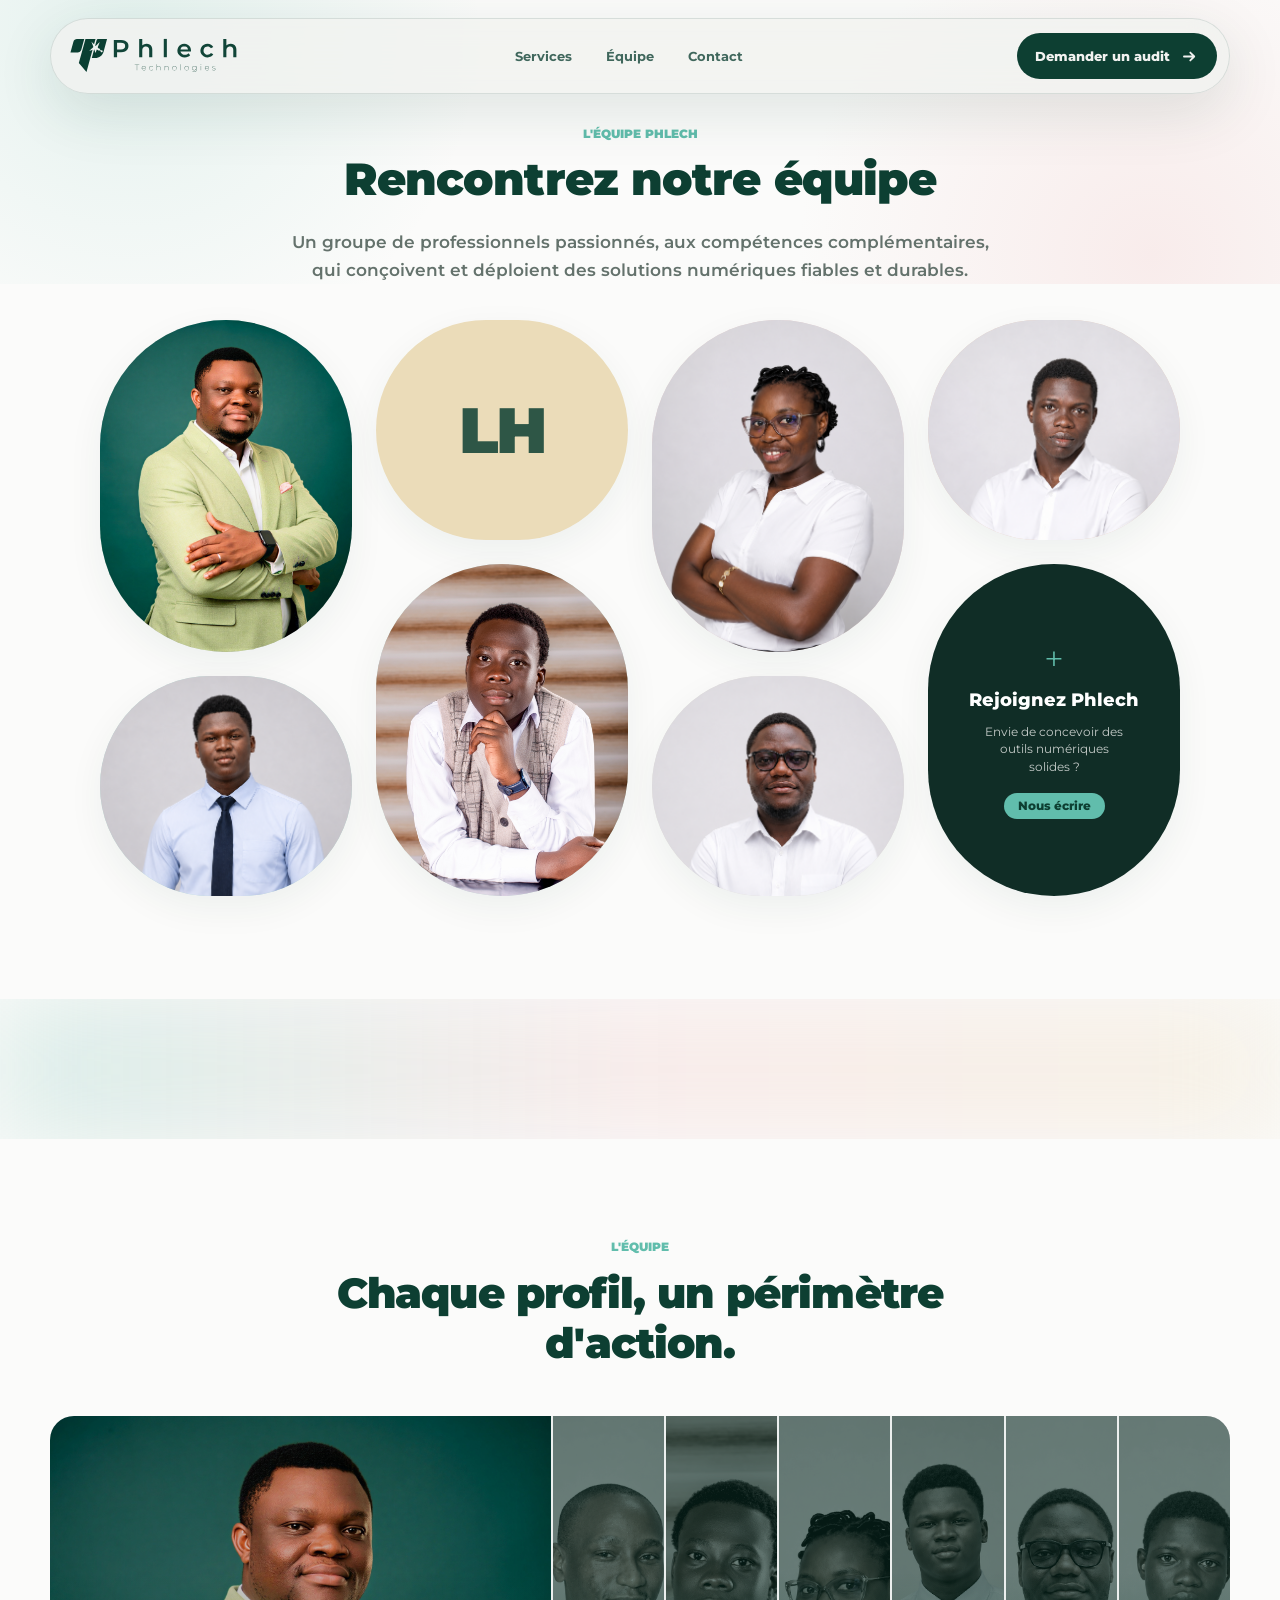
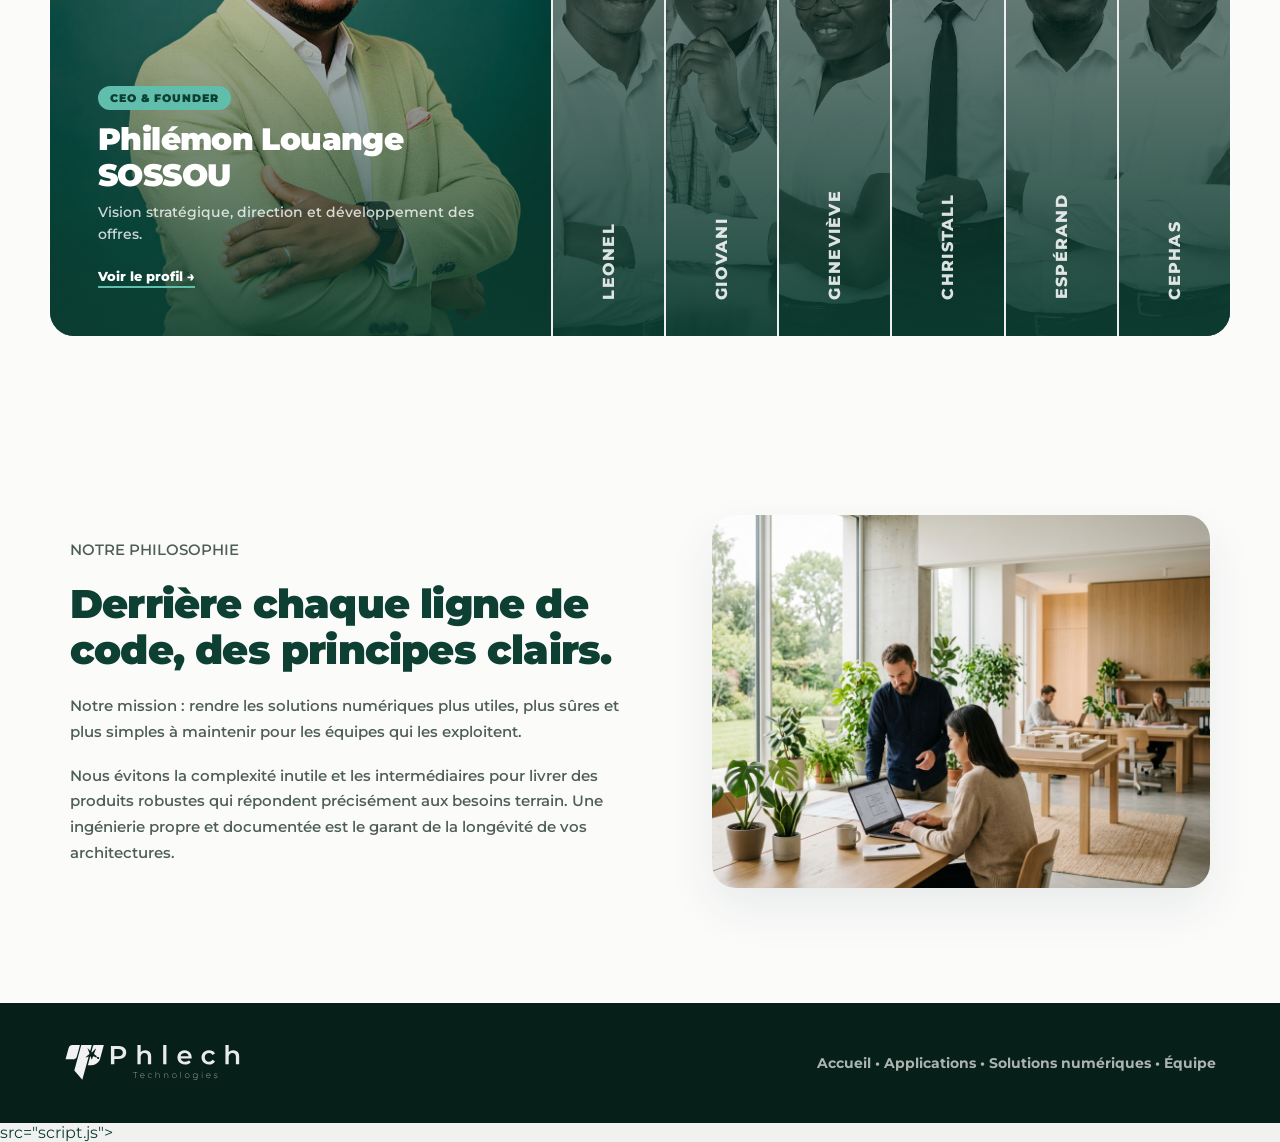
==== commit 0d02bd2e: "Add Leonel's profile photo and update HTML" ====
--- a/equipe.html
+++ b/equipe.html
@@ -160,8 +160,8 @@
             </a>
 
             <a class="accordion-item" href="leonel.html" data-index="1">
-              <div class="accordion-bg accordion-bg-initials" style="background: var(--bg-gold);">
-                <span class="accordion-initials">LH</span>
+              <div class="accordion-bg">
+                <img src="leonel.png" alt="Leonel HOUEGBONOU" />
               </div>
               <div class="accordion-strip">
                 <span class="accordion-strip-label">Leonel</span>
@@ -282,3 +282,6 @@
     <script src="script.js"></script>
   </body>
 </html>
+ src="script.js"></script>
+  </body>
+</html>
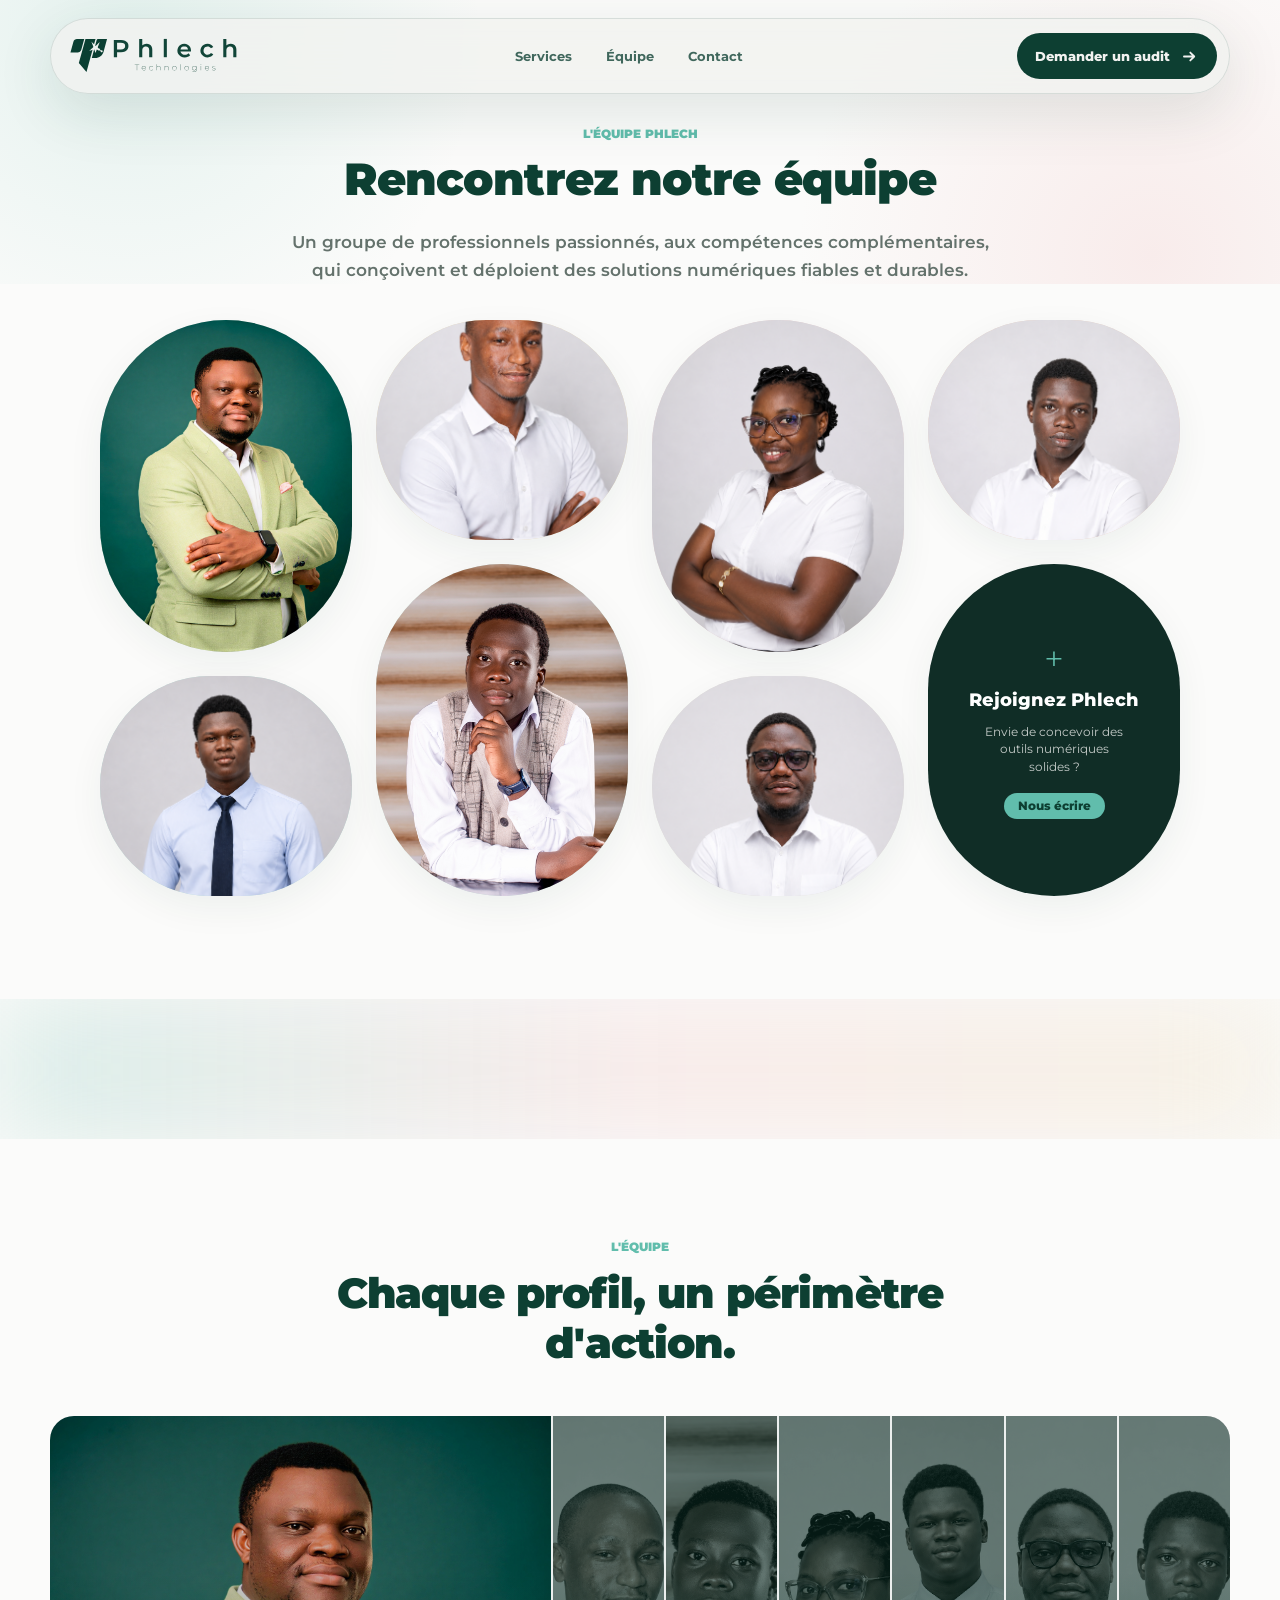
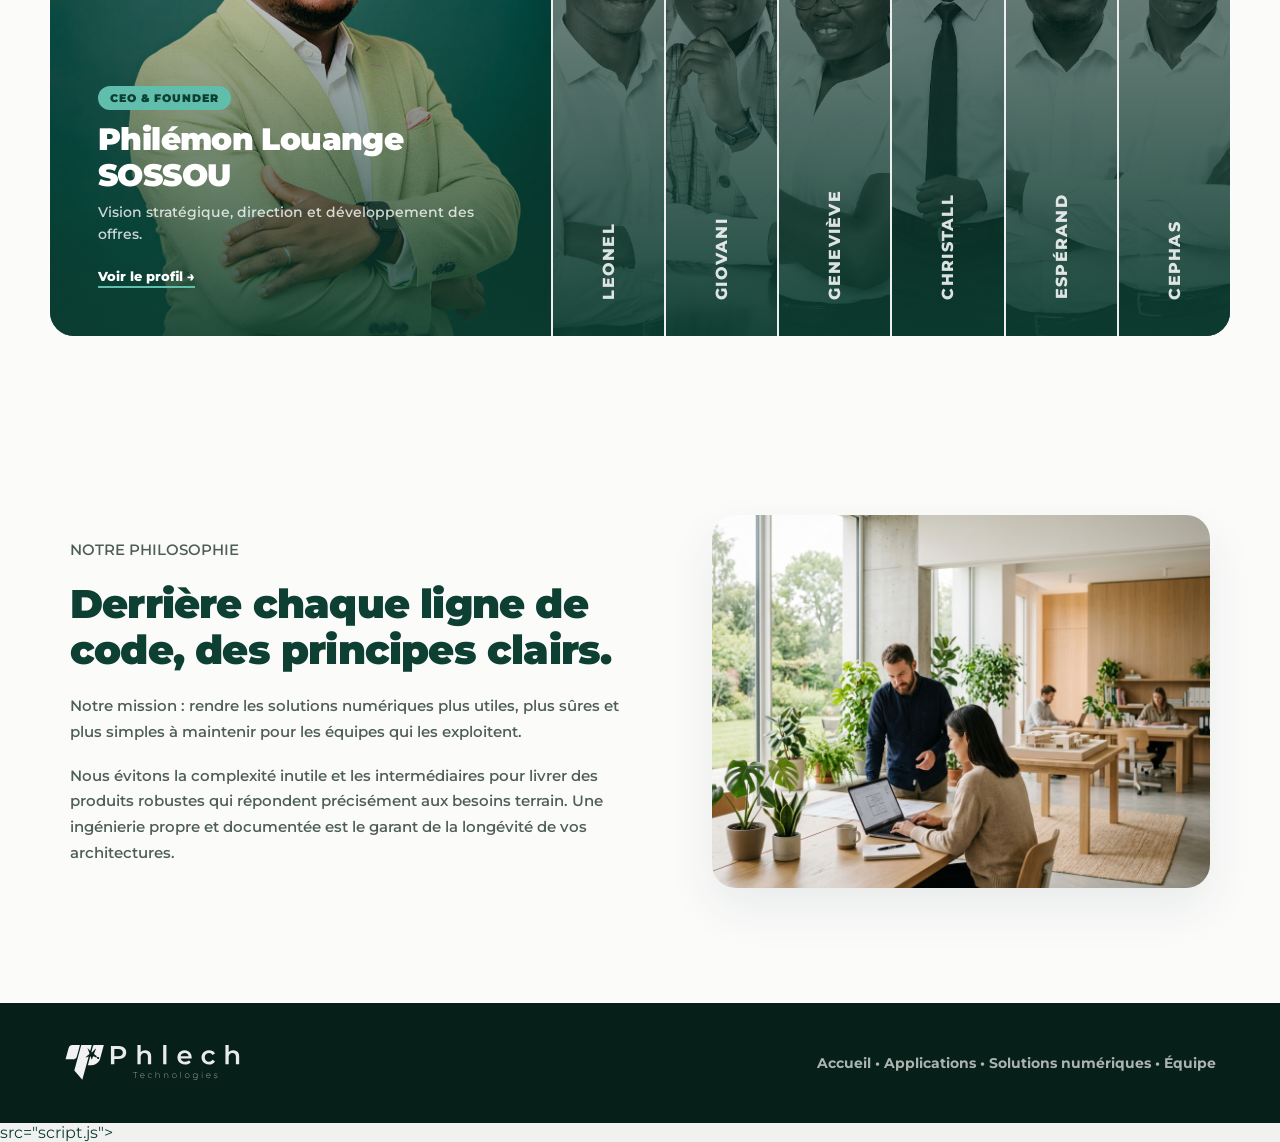
==== commit 00a746a1: "Fix Leonel's photo alignment and visibility in team sections" ====
--- a/equipe.html
+++ b/equipe.html
@@ -72,8 +72,8 @@
               <!-- Colonne 2 -->
               <div class="collage-column">
                 <!-- Leonel (Short) -->
-                <a href="leonel.html" class="collage-capsule bg-gold initials-capsule" id="capsule-leonel">
-                  <div class="collage-initials">LH</div>
+                <a href="leonel.html" class="collage-capsule bg-gold" id="capsule-leonel">
+                  <img src="leonel.png" alt="Leonel HOUEGBONOU" />
                   <div class="collage-caption">
                     <h3>Leonel Houegbonou</h3>
                     <p>CTO</p>
--- a/styles.css
+++ b/styles.css
@@ -1883,7 +1883,8 @@
 
 .accordion-bg img[src*="louange"] { object-position: 50% 15%; }
 .accordion-bg img[src*="giovani"] { object-position: 50% 12%; }
-.accordion-bg img[src*="genevive"] { object-position: 50% 12%; }
+.accordion-bg img[src*="genevieve"] { object-position: 50% 12%; }
+.accordion-bg img[src*="leonel"] { object-position: 50% 12%; }
 .accordion-bg img[src*="esperand"] { object-position: 50% 10%; }
 .accordion-bg img[src*="cephas"] { object-position: 50% 10%; }
 .accordion-bg img[src*="cossou"] { object-position: 50% 10%; }
@@ -3515,3 +3516,5 @@
     transition: none !important;
   }
 }
+
+}
